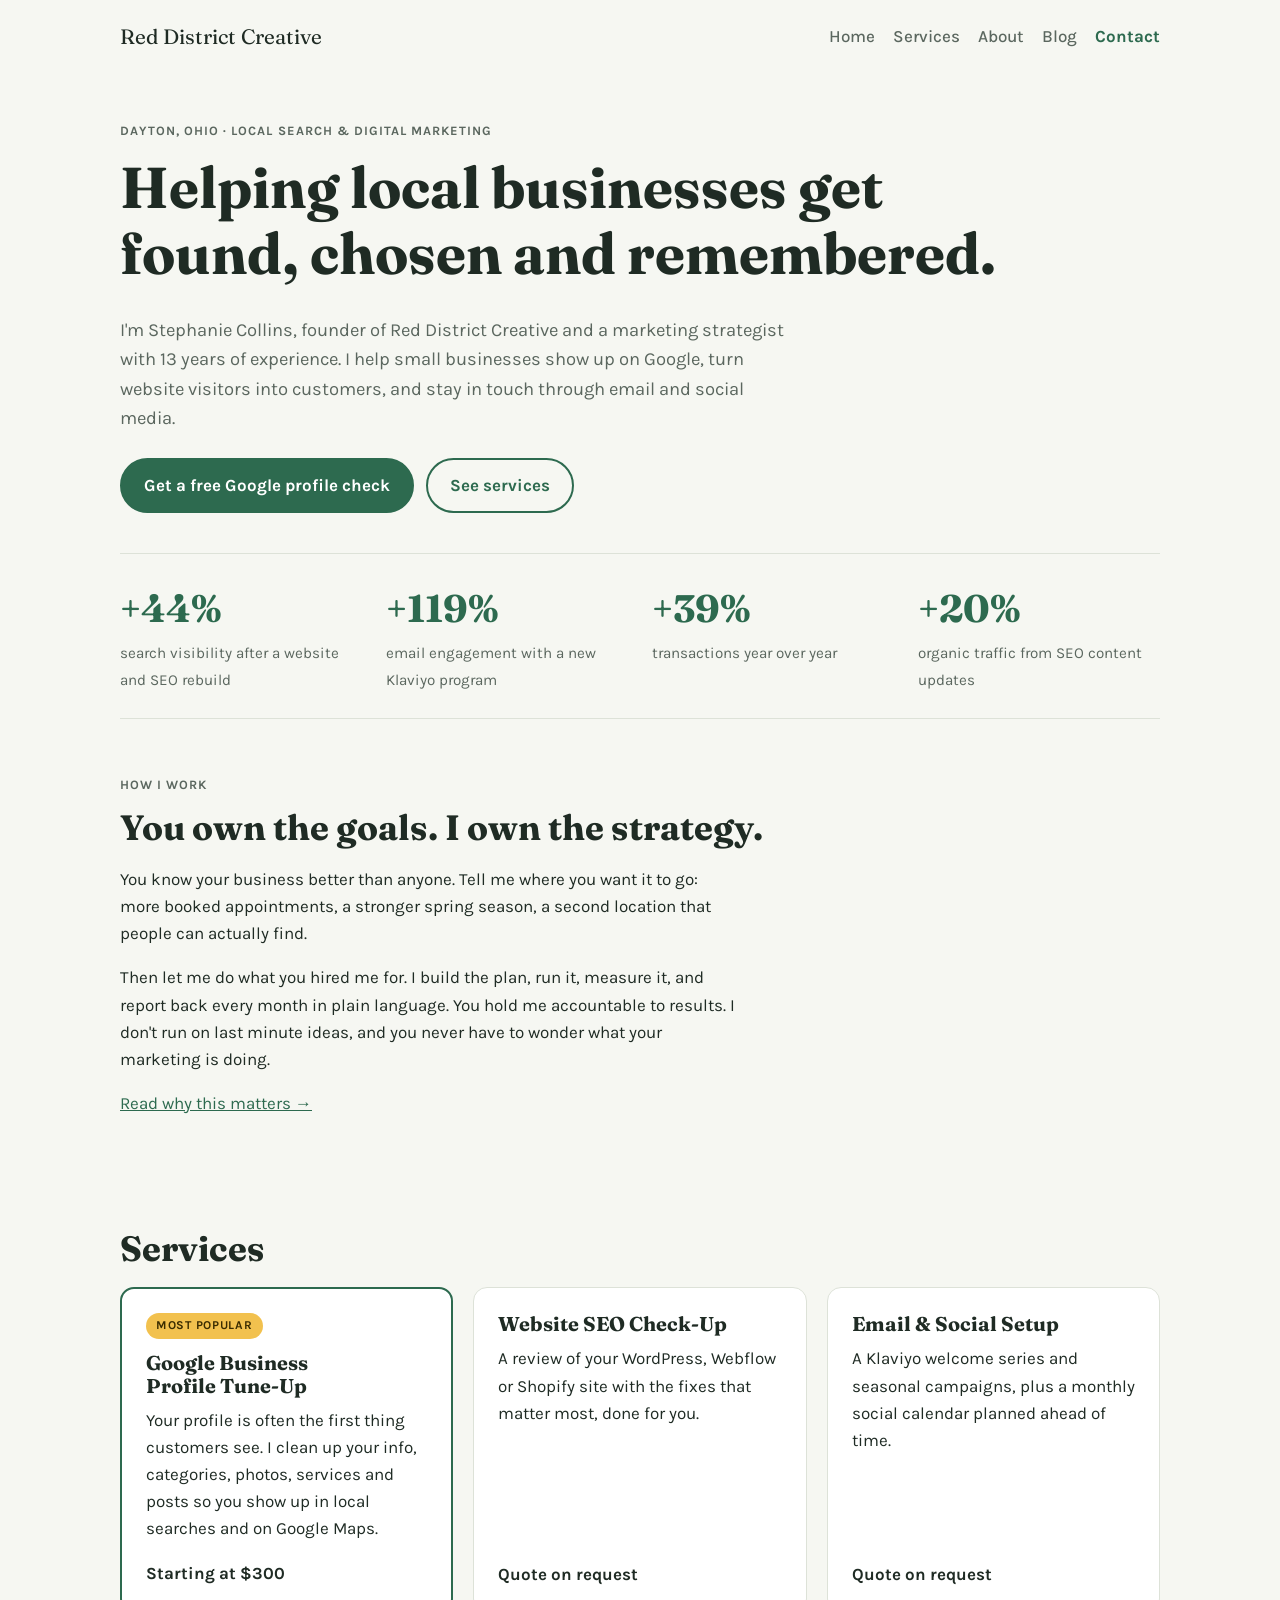
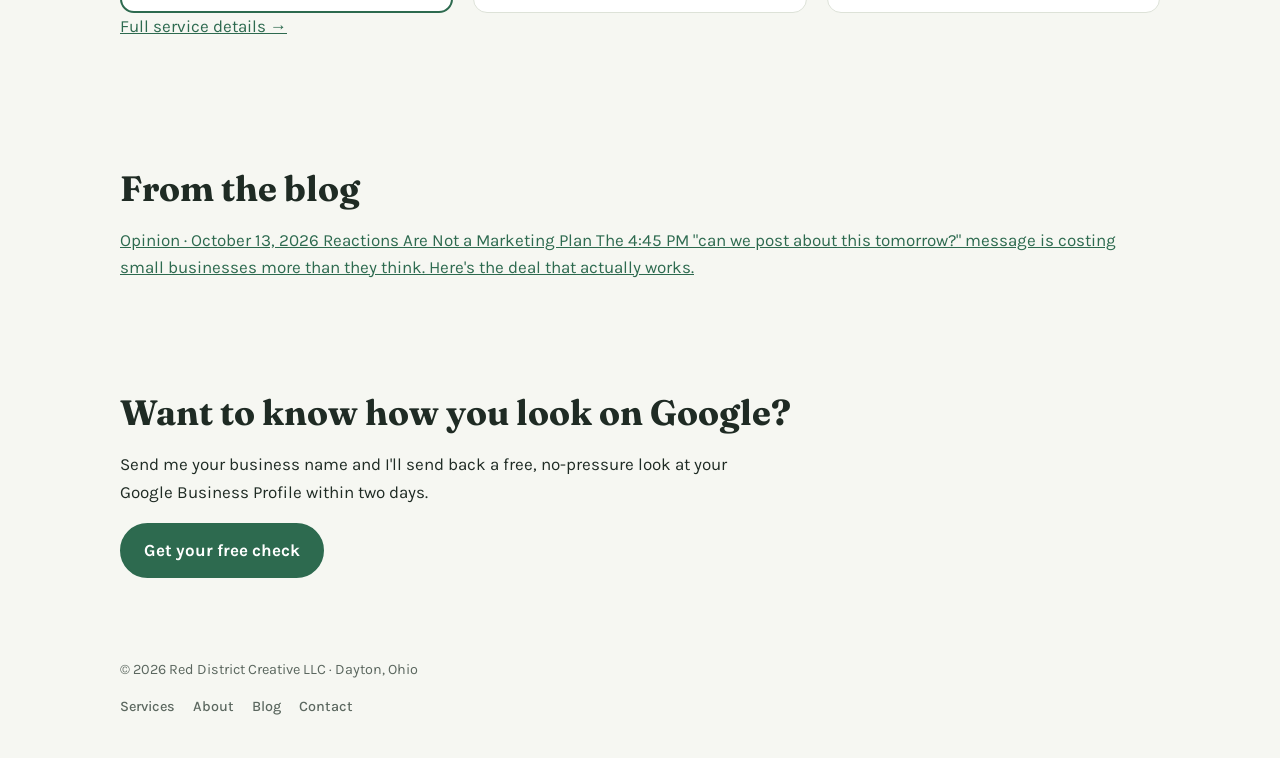
==== index.html @ ed926c8b "Add files via upload" ====
<!doctype html>
<html lang="en">
<head>
  <meta charset="utf-8">
  <meta name="viewport" content="width=device-width, initial-scale=1">
  <title>Red District Creative | Local Search &amp; Digital Marketing, Dayton OH</title>
  <meta name="description" content="Red District Creative is a Dayton marketing studio helping local businesses get found on Google. Google Business Profile, website SEO, email marketing and social media.">
  <link rel="canonical" href="https://scollins7100.github.io/RedDistrictCreative/">
  <link rel="preconnect" href="https://fonts.googleapis.com">
  <link rel="preconnect" href="https://fonts.gstatic.com" crossorigin>
  <link rel="stylesheet" href="https://fonts.googleapis.com/css2?family=Fraunces:opsz,wght@9..144,600&family=Karla:wght@400;500;700&display=swap">
  <link rel="stylesheet" href="styles.css">
  <!-- Schema markup: tells Google who the business is -->
  <script type="application/ld+json">
  {
    "@context": "https://schema.org",
    "@type": "ProfessionalService",
    "name": "Red District Creative",
    "legalName": "Red District Creative LLC",
    "url": "https://scollins7100.github.io/RedDistrictCreative/",
    "description": "Local search, website SEO, email and social media marketing for small businesses.",
    "founder": {
      "@type": "Person",
      "name": "Stephanie Collins",
      "jobTitle": "Founder and Marketing Strategist",
      "alumniOf": ["The Ohio State University", "Miami University"]
    },
    "areaServed": { "@type": "City", "name": "Dayton, Ohio" },
    "email": "scollins7100@gmail.com"
  }
  </script>
</head>
<body>
  <!-- HEADER: the same block is copied onto every page. aria-current marks the page you're on. -->
  <header class="site-header">
    <a class="brand" href="./">Red District Creative</a>
    <nav aria-label="Main">
      <a href="./" aria-current="page">Home</a>
      <a href="services.html">Services</a>
      <a href="about.html">About</a>
      <a href="blog/">Blog</a>
      <a class="nav-cta" href="contact.html">Contact</a>
    </nav>
  </header>

  <main>
    <section class="hero">
      <p class="eyebrow">Dayton, Ohio · Local search &amp; digital marketing</p>
      <h1>Helping local businesses get found, chosen and remembered.</h1>
      <p class="lede">I'm Stephanie Collins, founder of Red District Creative and a marketing strategist with 13 years of experience. I help small businesses show up on Google, turn website visitors into customers, and stay in touch through email and social media.</p>
      <div class="hero-actions">
        <a class="button" href="contact.html">Get a free Google profile check</a>
        <a class="button button-quiet" href="services.html">See services</a>
      </div>
    </section>

    <section class="results" aria-labelledby="results-title">
      <h2 id="results-title" class="visually-hidden">Results</h2>
      <ul class="stats">
        <li><strong>+44%</strong><span>search visibility after a website and SEO rebuild</span></li>
        <li><strong>+119%</strong><span>email engagement with a new Klaviyo program</span></li>
        <li><strong>+39%</strong><span>transactions year over year</span></li>
        <li><strong>+20%</strong><span>organic traffic from SEO content updates</span></li>
      </ul>
    </section>

    <!-- HOW I WORK: sets expectations before anyone hires you -->
    <section class="section split" aria-labelledby="how-title">
      <div>
        <p class="eyebrow">How I work</p>
        <h2 id="how-title">You own the goals. I own the strategy.</h2>
      </div>
      <div>
        <p>You know your business better than anyone. Tell me where you want it to go: more booked appointments, a stronger spring season, a second location that people can actually find.</p>
        <p>Then let me do what you hired me for. I build the plan, run it, measure it, and report back every month in plain language. You hold me accountable to results. I don't run on last minute ideas, and you never have to wonder what your marketing is doing.</p>
        <a href="blog/reactions-are-not-a-marketing-plan.html">Read why this matters →</a>
      </div>
    </section>

    <section class="section" aria-labelledby="services-title">
      <h2 id="services-title">Services</h2>
      <div class="cards">
        <article class="card featured">
          <p class="tag">Most popular</p>
          <h3>Google Business Profile Tune-Up</h3>
          <p>Your profile is often the first thing customers see. I clean up your info, categories, photos, services and posts so you show up in local searches and on Google Maps.</p>
          <p class="price">Starting at $300</p>
        </article>
        <article class="card">
          <h3>Website SEO Check-Up</h3>
          <p>A review of your WordPress, Webflow or Shopify site with the fixes that matter most, done for you.</p>
          <p class="price">Quote on request</p>
        </article>
        <article class="card">
          <h3>Email &amp; Social Setup</h3>
          <p>A Klaviyo welcome series and seasonal campaigns, plus a monthly social calendar planned ahead of time.</p>
          <p class="price">Quote on request</p>
        </article>
      </div>
      <p class="more"><a href="services.html">Full service details →</a></p>
    </section>

    <!-- LATEST POST: update this when you publish a new one -->
    <section class="section" aria-labelledby="blog-title">
      <h2 id="blog-title">From the blog</h2>
      <a class="post-card" href="blog/reactions-are-not-a-marketing-plan.html">
        <span class="post-meta">Opinion · October 13, 2026</span>
        <span class="post-title">Reactions Are Not a Marketing Plan</span>
        <span class="post-excerpt">The 4:45 PM "can we post about this tomorrow?" message is costing small businesses more than they think. Here's the deal that actually works.</span>
      </a>
    </section>

    <section class="section contact-band" aria-labelledby="cta-title">
      <h2 id="cta-title">Want to know how you look on Google?</h2>
      <p>Send me your business name and I'll send back a free, no-pressure look at your Google Business Profile within two days.</p>
      <a class="button" href="contact.html">Get your free check</a>
    </section>
  </main>

  <footer class="site-footer">
    <p>© 2026 Red District Creative LLC · Dayton, Ohio</p>
    <nav aria-label="Footer"><a href="services.html">Services</a> <a href="about.html">About</a> <a href="blog/">Blog</a> <a href="contact.html">Contact</a></nav>
  </footer>
</body>
</html>
---- styles.css ----
/* ============================================================
   COLORS AND FONTS
   Change a value here and it updates everywhere on the site.
   ============================================================ */
:root {
  --bg: #f6f7f2;          /* page background */
  --surface: #ffffff;     /* cards */
  --ink: #1f2b24;         /* main text */
  --muted: #5b675f;       /* softer text */
  --line: #dde2d8;        /* borders */
  --accent: #2d6a4f;      /* buttons and highlights: a deep "Google Maps pin" green */
  --accent-ink: #ffffff;  /* text on buttons */
  --highlight: #f2c14e;   /* small pops of warmth */

  --font-display: "Fraunces", Georgia, serif;
  --font-body: "Karla", "Helvetica Neue", Arial, sans-serif;
}

/* Dark mode: used when someone's phone or computer is set to dark */
@media (prefers-color-scheme: dark) {
  :root {
    --bg: #121814;
    --surface: #1b231e;
    --ink: #e8ede6;
    --muted: #a3afa6;
    --line: #2c3830;
    --accent: #6fc39a;
    --accent-ink: #0f1a14;
    color-scheme: dark;
  }
}

/* ============================================================
   BASICS
   ============================================================ */
* { box-sizing: border-box; }

html { scroll-behavior: smooth; }

body {
  margin: 0;
  background: var(--bg);
  color: var(--ink);
  font: 17px/1.6 var(--font-body);
}

h1, h2, h3 {
  font-family: var(--font-display);
  line-height: 1.15;
  text-wrap: balance;
  margin: 0 0 0.5em;
}
h1 { font-size: clamp(2.2rem, 6vw, 3.6rem); }
h2 { font-size: clamp(1.6rem, 4vw, 2.2rem); }
h3 { font-size: 1.25rem; }

p { margin: 0 0 1em; max-width: 62ch; }

a { color: var(--accent); }
a:focus-visible, .button:focus-visible { outline: 3px solid var(--highlight); outline-offset: 3px; }

/* Hides text visually but keeps it for screen readers and search engines */
.visually-hidden {
  position: absolute; width: 1px; height: 1px; overflow: hidden;
  clip: rect(0 0 0 0); white-space: nowrap;
}

/* Every section shares the same max width and side padding */
.site-header, main > section, .site-footer {
  max-width: 1080px;
  margin-inline: auto;
  padding-inline: 20px;
}

/* ============================================================
   HEADER
   ============================================================ */
.site-header {
  display: flex;
  justify-content: space-between;
  align-items: center;
  flex-wrap: wrap;
  gap: 12px;
  padding-block: 20px;
}
.brand {
  font-family: var(--font-display);
  font-size: 1.3rem;
  color: var(--ink);
  text-decoration: none;
}
nav { display: flex; gap: 18px; flex-wrap: wrap; }
nav a { color: var(--muted); text-decoration: none; font-weight: 500; }
nav a:hover { color: var(--ink); }
nav .nav-cta { color: var(--accent); font-weight: 700; }

/* ============================================================
   BUTTONS
   ============================================================ */
.button {
  display: inline-block;
  background: var(--accent);
  color: var(--accent-ink);
  padding: 12px 22px;
  border-radius: 999px;
  font-weight: 700;
  text-decoration: none;
  border: 2px solid var(--accent);
}
.button:hover { filter: brightness(1.1); }
.button-quiet { background: transparent; color: var(--accent); }

/* ============================================================
   HERO
   ============================================================ */
.hero { padding-block: 48px 40px; }
.eyebrow {
  text-transform: uppercase;
  letter-spacing: 0.08em;
  font-size: 0.8rem;
  font-weight: 700;
  color: var(--muted);
}
.lede { font-size: 1.15rem; color: var(--muted); }
.hero-actions { display: flex; flex-wrap: wrap; gap: 12px; margin-top: 24px; }

/* ============================================================
   RESULTS STRIP
   ============================================================ */
.stats {
  list-style: none;
  margin: 0;
  padding: 24px 0;
  display: grid;
  grid-template-columns: repeat(auto-fit, minmax(200px, 1fr));
  gap: 24px;
  border-block: 1px solid var(--line);
}
.stats strong {
  display: block;
  font-family: var(--font-display);
  font-size: 2.4rem;
  color: var(--accent);
  font-variant-numeric: tabular-nums;
}
.stats span { color: var(--muted); font-size: 0.95rem; }

/* ============================================================
   SECTIONS AND SERVICE CARDS
   ============================================================ */
.section { padding-block: 56px; }

.cards {
  display: grid;
  grid-template-columns: repeat(auto-fit, minmax(260px, 1fr));
  gap: 20px;
}
.card {
  background: var(--surface);
  border: 1px solid var(--line);
  border-radius: 14px;
  padding: 24px;
  display: flex;
  flex-direction: column;
}
.card.featured { border: 2px solid var(--accent); }
.card .price { margin-top: auto; margin-bottom: 0; font-weight: 700; }
.tag {
  align-self: flex-start;
  background: var(--highlight);
  color: #3a2c00;
  font-size: 0.75rem;
  font-weight: 700;
  text-transform: uppercase;
  letter-spacing: 0.06em;
  padding: 3px 10px;
  border-radius: 999px;
}

/* ============================================================
   ABOUT
   ============================================================ */
.about {
  display: grid;
  grid-template-columns: 2fr 1fr;
  gap: 40px;
  align-items: start;
}
.tools {
  list-style: none;
  padding: 0;
  margin: 0;
  display: flex;
  flex-wrap: wrap;
  gap: 8px;
}
.tools li {
  border: 1px solid var(--line);
  border-radius: 999px;
  padding: 4px 12px;
  font-size: 0.9rem;
  background: var(--surface);
}

/* ============================================================
   CONTACT AND FOOTER
   ============================================================ */
.contact {
  background: var(--surface);
  border: 1px solid var(--line);
  border-radius: 18px;
  margin-bottom: 48px;
  padding: 40px 28px;
}
.site-footer {
  color: var(--muted);
  font-size: 0.9rem;
  padding-block: 24px 40px;
}

/* ============================================================
   PHONES: stack the About section into one column
   ============================================================ */
@media (max-width: 720px) {
  .about { grid-template-columns: 1fr; }
  .hero { padding-block: 32px; }
}

/* Respect people who prefer less motion */
@media (prefers-reduced-motion: reduce) {
  html { scroll-behavior: auto; }
}
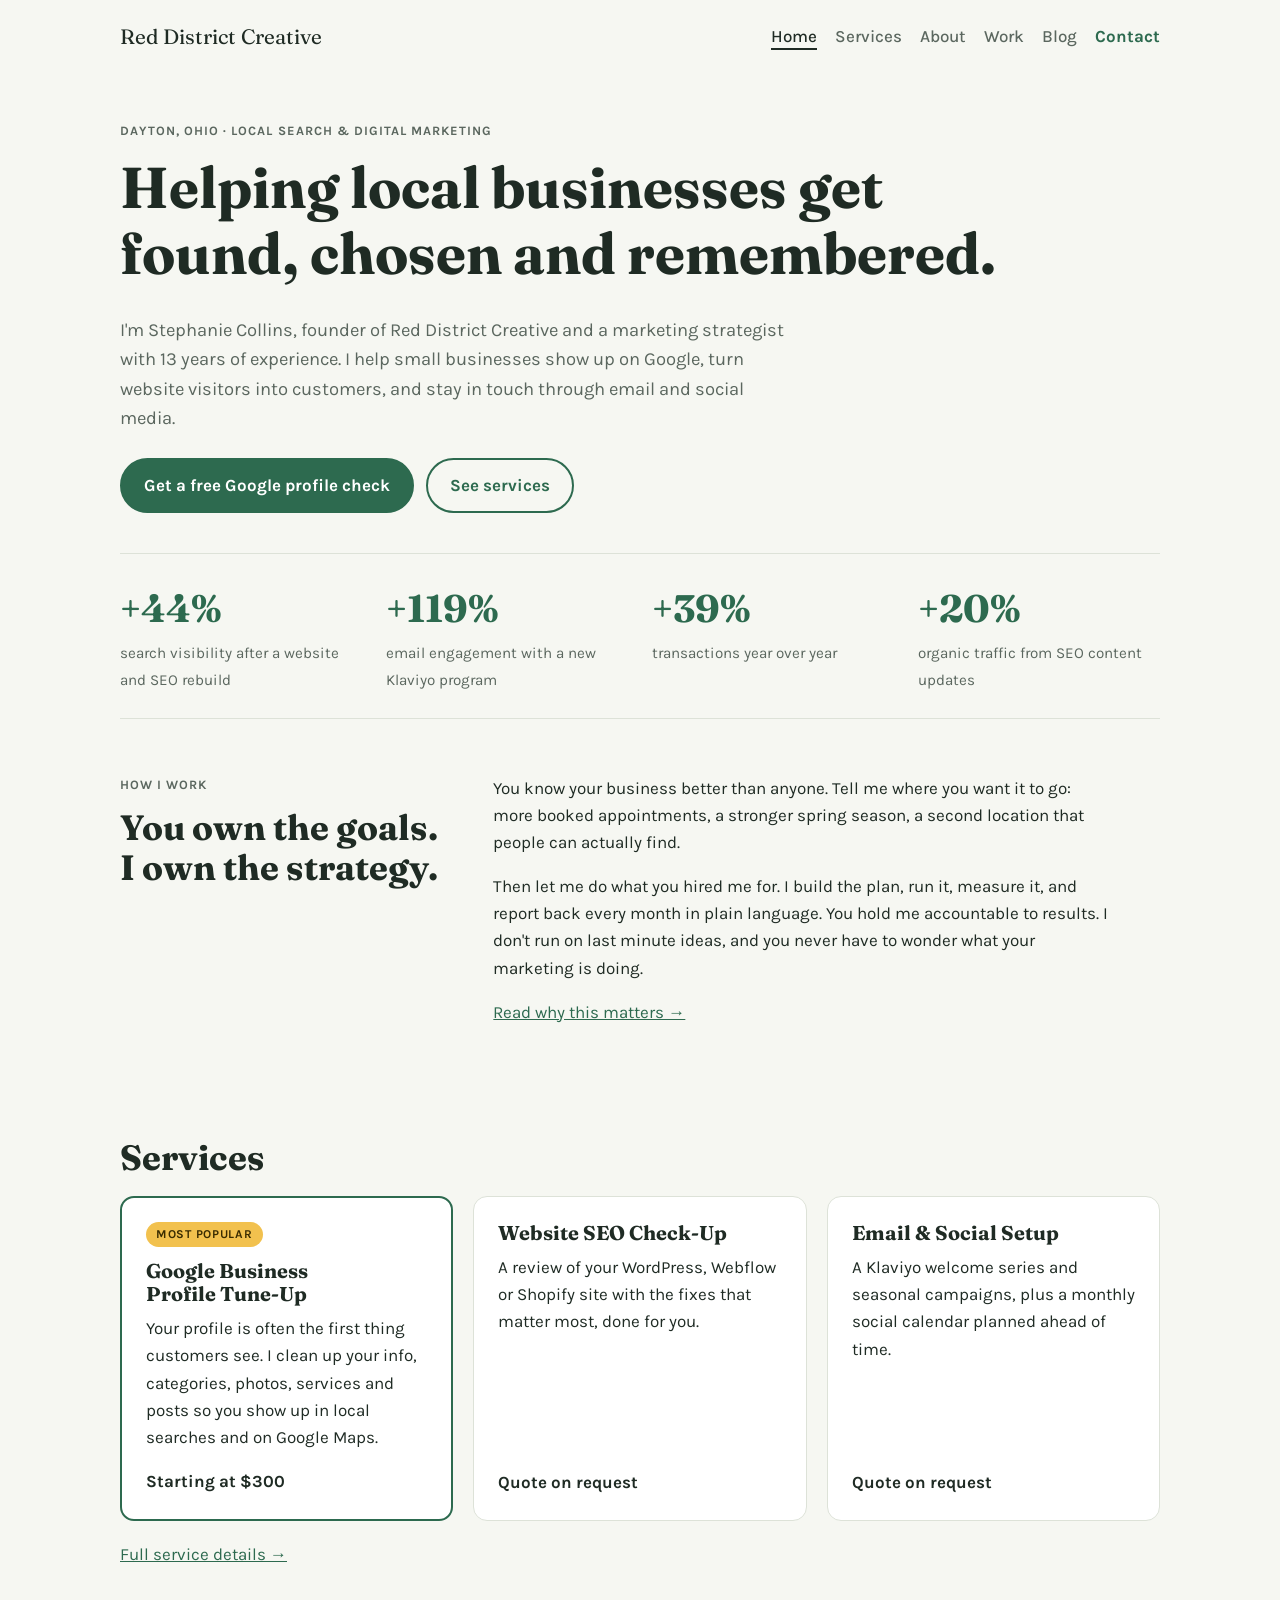
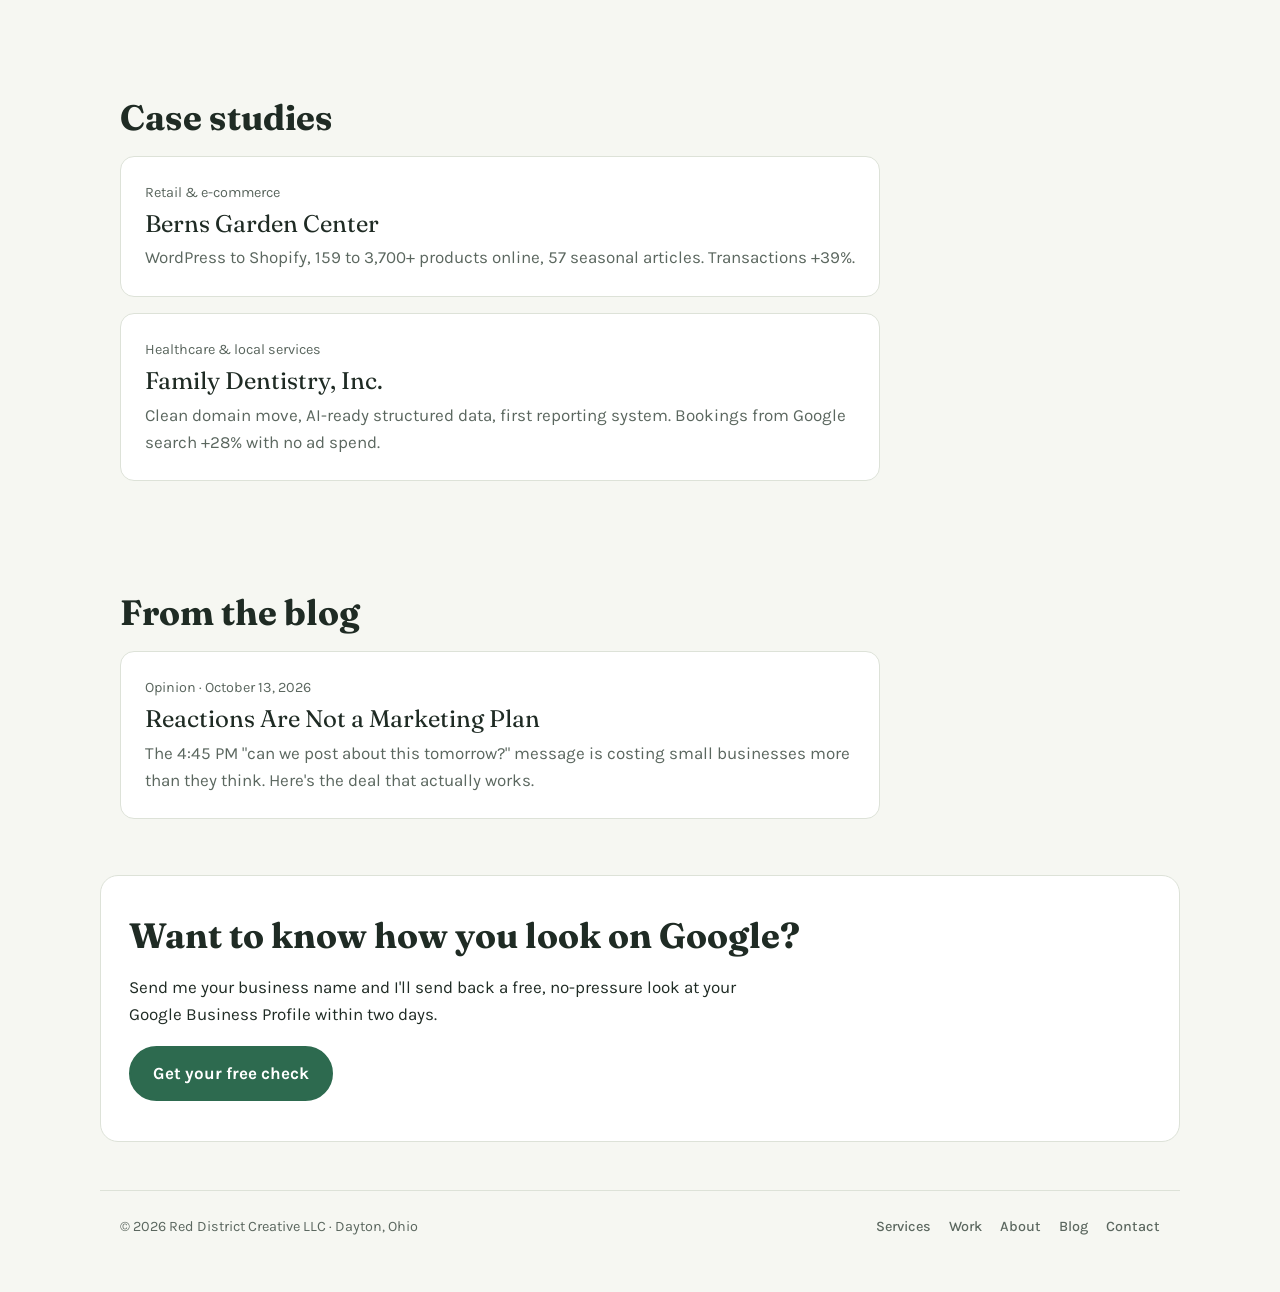
==== commit cf138113: "Add files via upload" ====
--- a/index.html
+++ b/index.html
@@ -38,6 +38,7 @@
       <a href="./" aria-current="page">Home</a>
       <a href="services.html">Services</a>
       <a href="about.html">About</a>
+      <a href="work/">Work</a>
       <a href="blog/">Blog</a>
       <a class="nav-cta" href="contact.html">Contact</a>
     </nav>
@@ -100,6 +101,23 @@
       <p class="more"><a href="services.html">Full service details →</a></p>
     </section>
 
+    <!-- CASE STUDIES -->
+    <section class="section" aria-labelledby="work-title">
+      <h2 id="work-title">Case studies</h2>
+      <div class="post-list">
+        <a class="post-card" href="work/berns-garden-center.html">
+          <span class="post-meta">Retail &amp; e-commerce</span>
+          <span class="post-title">Berns Garden Center</span>
+          <span class="post-excerpt">WordPress to Shopify, 159 to 3,700+ products online, 57 seasonal articles. Transactions +39%.</span>
+        </a>
+        <a class="post-card" href="work/family-dentistry-inc.html">
+          <span class="post-meta">Healthcare &amp; local services</span>
+          <span class="post-title">Family Dentistry, Inc.</span>
+          <span class="post-excerpt">Clean domain move, AI-ready structured data, first reporting system. Bookings from Google search +28% with no ad spend.</span>
+        </a>
+      </div>
+    </section>
+
     <!-- LATEST POST: update this when you publish a new one -->
     <section class="section" aria-labelledby="blog-title">
       <h2 id="blog-title">From the blog</h2>
@@ -119,7 +137,7 @@
 
   <footer class="site-footer">
     <p>© 2026 Red District Creative LLC · Dayton, Ohio</p>
-    <nav aria-label="Footer"><a href="services.html">Services</a> <a href="about.html">About</a> <a href="blog/">Blog</a> <a href="contact.html">Contact</a></nav>
+    <nav aria-label="Footer"><a href="services.html">Services</a> <a href="work/">Work</a> <a href="about.html">About</a> <a href="blog/">Blog</a> <a href="contact.html">Contact</a></nav>
   </footer>
 </body>
 </html>
--- a/styles.css
+++ b/styles.css
@@ -230,3 +230,208 @@
 @media (prefers-reduced-motion: reduce) {
   html { scroll-behavior: auto; }
 }
+
+/* ============================================================
+   MULTI-PAGE ADDITIONS
+   ============================================================ */
+
+/* Highlights the current page in the menu */
+nav a[aria-current="page"] { color: var(--ink); text-decoration: underline; text-underline-offset: 6px; text-decoration-thickness: 2px; }
+nav .nav-cta[aria-current="page"] { color: var(--accent); }
+
+/* Intro block at the top of inner pages */
+.page-intro { padding-block: 48px 8px; }
+
+/* Two columns: a heading on the left, text on the right. Stacks on phones. */
+.split {
+  display: grid;
+  grid-template-columns: minmax(0, 1fr) minmax(0, 2fr);
+  gap: 40px;
+  align-items: start;
+}
+.split > * { min-width: 0; }
+
+.more { margin-top: 20px; }
+
+/* Call-to-action band near the bottom of pages */
+.contact-band {
+  background: var(--surface);
+  border: 1px solid var(--line);
+  border-radius: 18px;
+  margin-bottom: 48px;
+  padding: 40px 28px;
+}
+
+/* Service detail rows */
+.service-detail {
+  display: grid;
+  grid-template-columns: minmax(0, 1fr) minmax(0, 2fr);
+  gap: 40px;
+  border-top: 1px solid var(--line);
+}
+.service-detail .price { font-weight: 700; color: var(--accent); }
+
+/* Checkmark lists */
+.checklist { list-style: none; padding: 0; margin: 0; display: grid; gap: 10px; }
+.checklist li { padding-left: 30px; position: relative; }
+.checklist li::before {
+  content: ""; position: absolute; left: 4px; top: 4px;
+  width: 7px; height: 13px;
+  border: solid var(--accent); border-width: 0 3px 3px 0;
+  transform: rotate(45deg);
+}
+
+/* Numbered process steps */
+.steps {
+  list-style: none; padding: 0; margin: 0;
+  counter-reset: step;
+  display: grid;
+  grid-template-columns: repeat(auto-fit, minmax(180px, 1fr));
+  gap: 20px;
+}
+.steps li { counter-increment: step; border-top: 3px solid var(--accent); padding-top: 14px; }
+.steps li::before {
+  content: counter(step);
+  display: block;
+  font-family: var(--font-display);
+  font-size: 1.6rem;
+  color: var(--accent);
+}
+.steps strong { display: block; font-size: 1.1rem; }
+.steps span { color: var(--muted); }
+
+/* Experience timeline */
+.timeline { list-style: none; padding: 0; margin: 0; display: grid; gap: 24px; }
+.timeline li { display: grid; grid-template-columns: 140px minmax(0, 1fr); gap: 20px; }
+.timeline .when { color: var(--muted); font-variant-numeric: tabular-nums; font-weight: 500; }
+.timeline p { color: var(--muted); margin: 4px 0 0; }
+
+/* Blog post cards */
+.post-list { display: grid; gap: 16px; }
+.post-card {
+  display: grid;
+  gap: 6px;
+  background: var(--surface);
+  border: 1px solid var(--line);
+  border-radius: 14px;
+  padding: 24px;
+  text-decoration: none;
+  color: var(--ink);
+  max-width: 760px;
+}
+.post-card:hover { border-color: var(--accent); }
+.post-meta { color: var(--muted); font-size: 0.9rem; }
+.post-title { font-family: var(--font-display); font-size: 1.5rem; line-height: 1.2; }
+.post-excerpt { color: var(--muted); }
+
+/* A single blog post: narrow column for comfortable reading */
+.post { max-width: 720px; margin-inline: auto; padding-inline: 20px; padding-block: 48px; }
+.post-header { margin-bottom: 32px; }
+.post-header .eyebrow a { color: inherit; }
+.prose { font-size: 1.1rem; }
+.prose h2 { margin-top: 1.8em; font-size: 1.6rem; }
+.prose ul, .prose ol { padding-left: 1.3em; display: grid; gap: 8px; margin: 0 0 1em; }
+.pull {
+  font-family: var(--font-display);
+  font-size: 1.6rem;
+  line-height: 1.3;
+  border-left: 4px solid var(--highlight);
+  padding-left: 18px;
+}
+.author-box {
+  margin-top: 48px;
+  padding: 24px;
+  background: var(--surface);
+  border: 1px solid var(--line);
+  border-radius: 14px;
+}
+
+.big-link { font-size: 1.3rem; font-weight: 700; overflow-wrap: anywhere; }
+
+.site-footer { display: flex; justify-content: space-between; flex-wrap: wrap; gap: 12px; border-top: 1px solid var(--line); }
+.site-footer nav a { color: var(--muted); }
+
+@media (max-width: 720px) {
+  .split, .service-detail { grid-template-columns: 1fr; gap: 16px; }
+  .timeline li { grid-template-columns: 1fr; gap: 4px; }
+}
+
+/* ============================================================
+   CASE STUDIES
+   ============================================================ */
+.post.case { max-width: 860px; }
+.post.case .prose { max-width: 720px; }
+
+/* Quick facts row */
+.facts { display: grid; grid-template-columns: repeat(auto-fit, minmax(170px, 1fr)); gap: 12px; margin: 0 0 24px; }
+.facts div { background: var(--surface); border: 1px solid var(--line); border-radius: 12px; padding: 12px 14px; }
+.facts dt { font-size: 0.75rem; text-transform: uppercase; letter-spacing: 0.08em; color: var(--muted); font-weight: 700; }
+.facts dd { margin: 4px 0 0; font-weight: 500; }
+.post.case .stats { margin-bottom: 32px; }
+
+/* "How it connects" flow diagram */
+.flow {
+  margin: 24px 0 32px;
+  display: flex;
+  flex-wrap: wrap;
+  align-items: stretch;
+  gap: 8px;
+}
+.flow-step {
+  flex: 1 1 140px;
+  background: var(--surface);
+  border: 1px solid var(--line);
+  border-radius: 12px;
+  padding: 14px;
+  display: grid;
+  gap: 4px;
+  align-content: start;
+}
+.flow-step b { font-family: var(--font-display); font-size: 1.05rem; }
+.flow-step span { font-size: 0.9rem; color: var(--muted); }
+.flow-step.accent { border: 2px solid var(--accent); }
+.flow-arrow { align-self: center; font-size: 1.4rem; color: var(--accent); font-weight: 700; }
+
+/* Data tables */
+.scroll { overflow-x: auto; margin: 16px 0; }
+table.data {
+  width: 100%;
+  min-width: 600px;
+  border-collapse: collapse;
+  background: var(--surface);
+  border: 1px solid var(--line);
+  font-size: 0.95rem;
+  font-variant-numeric: tabular-nums;
+}
+table.data th, table.data td { padding: 10px 12px; text-align: left; vertical-align: top; border-bottom: 1px solid var(--line); }
+table.data th { font-size: 0.8rem; color: var(--muted); background: var(--bg); }
+.src { font-size: 0.85rem; color: var(--muted); }
+
+/* Up / down chips */
+.chip { display: inline-block; font-size: 0.8rem; font-weight: 700; border-radius: 999px; padding: 2px 9px; white-space: nowrap; }
+.chip.up { color: #1f6b43; background: #dff0e5; }
+.chip.down { color: #9a3d12; background: #f8e3d8; }
+.chip.flat { color: var(--muted); background: var(--line); }
+@media (prefers-color-scheme: dark) {
+  .chip.up { color: #8fd6aa; background: #1d3527; }
+  .chip.down { color: #f2a47c; background: #3a2418; }
+}
+
+/* Simple bar chart built from CSS */
+.chart-figure { margin: 24px 0; background: var(--surface); border: 1px solid var(--line); border-radius: 14px; padding: 18px; }
+.chart-figure figcaption { display: grid; gap: 2px; margin-bottom: 14px; }
+.chart-figure figcaption span { font-size: 0.85rem; color: var(--muted); }
+.bars { display: grid; grid-template-columns: repeat(8, minmax(0, 1fr)); gap: 8px; align-items: end; height: 200px; }
+.bars div { display: grid; grid-template-rows: auto 1fr auto; align-items: end; justify-items: center; height: 100%; gap: 4px; }
+.bars i { display: block; width: 70%; max-width: 44px; height: calc(var(--v) / 12 * 140px); background: var(--accent); border-radius: 4px 4px 0 0; }
+.bars .after i { background: var(--line); }
+.bars span { font-weight: 700; font-size: 0.85rem; font-variant-numeric: tabular-nums; }
+.bars em { font-style: normal; font-size: 0.75rem; color: var(--muted); white-space: nowrap; }
+.legend-line { margin: 12px 0 0; font-size: 0.85rem; color: var(--muted); display: flex; gap: 8px; align-items: center; flex-wrap: wrap; }
+.key { display: inline-block; width: 12px; height: 12px; border-radius: 3px; background: var(--accent); }
+.key.after { background: var(--line); margin-left: 10px; }
+
+@media (max-width: 720px) {
+  .flow-arrow { display: none; }
+  .bars em { font-size: 0.65rem; }
+}
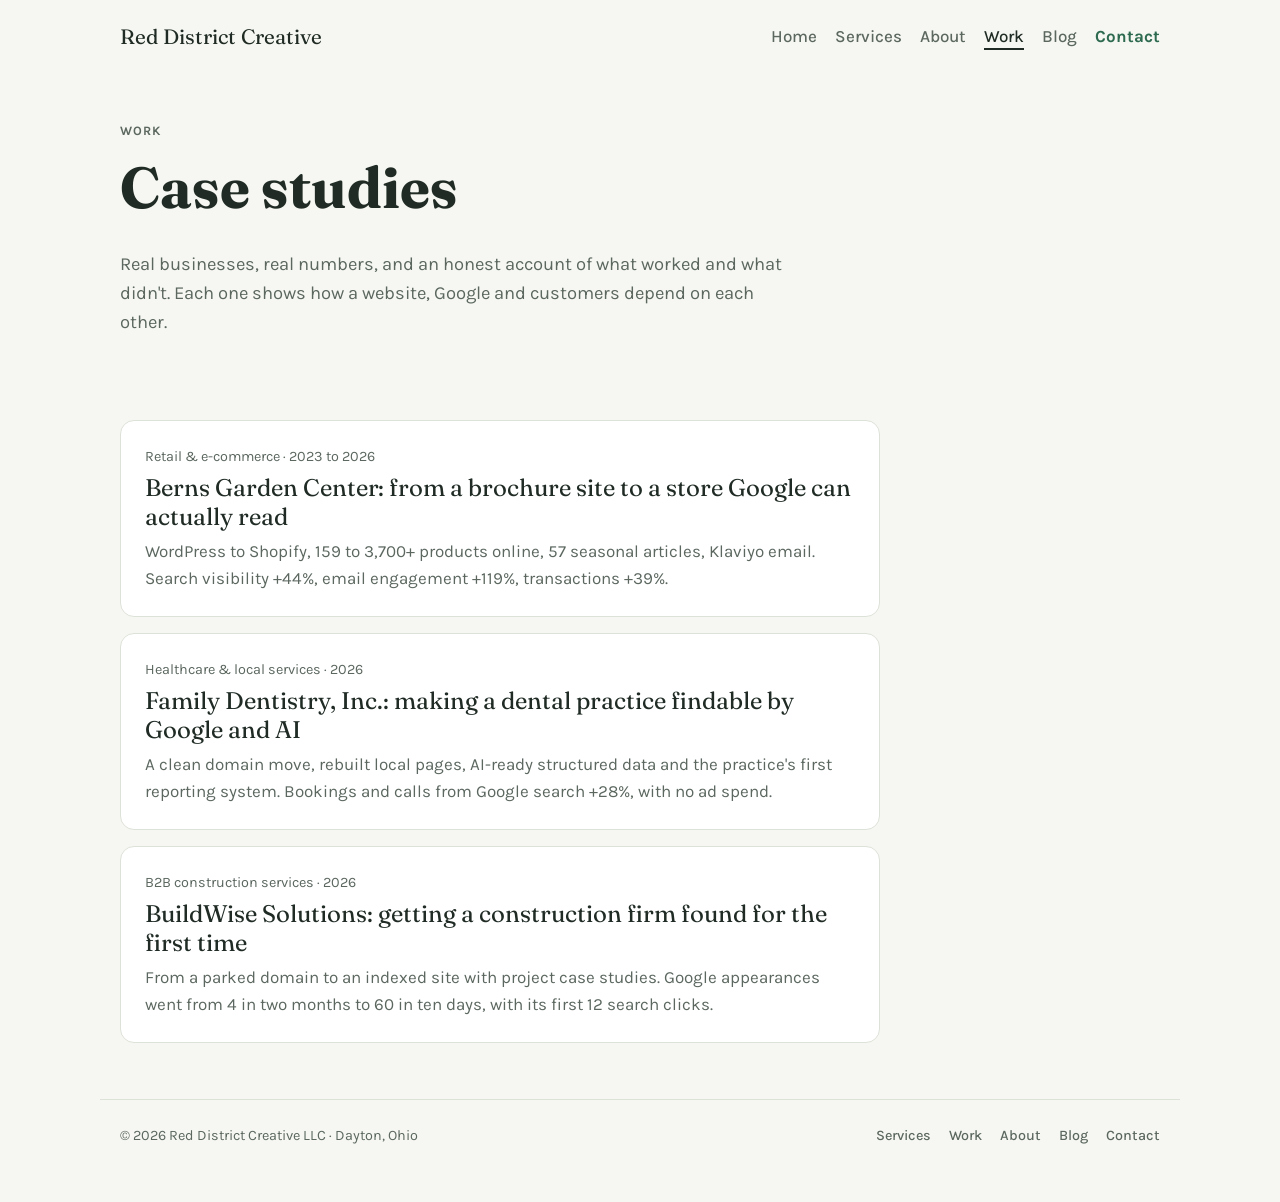
==== commit 120cc04a: "Add files via upload" ====
--- a/index.html
+++ b/index.html
@@ -3,141 +3,56 @@
 <head>
   <meta charset="utf-8">
   <meta name="viewport" content="width=device-width, initial-scale=1">
-  <title>Red District Creative | Local Search &amp; Digital Marketing, Dayton OH</title>
-  <meta name="description" content="Red District Creative is a Dayton marketing studio helping local businesses get found on Google. Google Business Profile, website SEO, email marketing and social media.">
-  <link rel="canonical" href="https://scollins7100.github.io/RedDistrictCreative/">
+  <title>Work | Red District Creative</title>
+  <meta name="description" content="Case studies from Red District Creative: how a garden center and a dental practice rebuilt their websites, search presence and AI readiness.">
+  <link rel="canonical" href="https://scollins7100.github.io/RedDistrictCreative/work/">
   <link rel="preconnect" href="https://fonts.googleapis.com">
   <link rel="preconnect" href="https://fonts.gstatic.com" crossorigin>
   <link rel="stylesheet" href="https://fonts.googleapis.com/css2?family=Fraunces:opsz,wght@9..144,600&family=Karla:wght@400;500;700&display=swap">
-  <link rel="stylesheet" href="styles.css">
-  <!-- Schema markup: tells Google who the business is -->
-  <script type="application/ld+json">
-  {
-    "@context": "https://schema.org",
-    "@type": "ProfessionalService",
-    "name": "Red District Creative",
-    "legalName": "Red District Creative LLC",
-    "url": "https://scollins7100.github.io/RedDistrictCreative/",
-    "description": "Local search, website SEO, email and social media marketing for small businesses.",
-    "founder": {
-      "@type": "Person",
-      "name": "Stephanie Collins",
-      "jobTitle": "Founder and Marketing Strategist",
-      "alumniOf": ["The Ohio State University", "Miami University"]
-    },
-    "areaServed": { "@type": "City", "name": "Dayton, Ohio" },
-    "email": "scollins7100@gmail.com"
-  }
-  </script>
+  <link rel="stylesheet" href="../styles.css">
 </head>
 <body>
-  <!-- HEADER: the same block is copied onto every page. aria-current marks the page you're on. -->
   <header class="site-header">
-    <a class="brand" href="./">Red District Creative</a>
+    <a class="brand" href="../">Red District Creative</a>
     <nav aria-label="Main">
-      <a href="./" aria-current="page">Home</a>
-      <a href="services.html">Services</a>
-      <a href="about.html">About</a>
-      <a href="work/">Work</a>
-      <a href="blog/">Blog</a>
-      <a class="nav-cta" href="contact.html">Contact</a>
+      <a href="../">Home</a>
+      <a href="../services.html">Services</a>
+      <a href="../about.html">About</a>
+      <a href="./" aria-current="page">Work</a>
+      <a href="../blog/">Blog</a>
+      <a class="nav-cta" href="../contact.html">Contact</a>
     </nav>
   </header>
 
   <main>
-    <section class="hero">
-      <p class="eyebrow">Dayton, Ohio · Local search &amp; digital marketing</p>
-      <h1>Helping local businesses get found, chosen and remembered.</h1>
-      <p class="lede">I'm Stephanie Collins, founder of Red District Creative and a marketing strategist with 13 years of experience. I help small businesses show up on Google, turn website visitors into customers, and stay in touch through email and social media.</p>
-      <div class="hero-actions">
-        <a class="button" href="contact.html">Get a free Google profile check</a>
-        <a class="button button-quiet" href="services.html">See services</a>
-      </div>
+    <section class="page-intro">
+      <p class="eyebrow">Work</p>
+      <h1>Case studies</h1>
+      <p class="lede">Real businesses, real numbers, and an honest account of what worked and what didn't. Each one shows how a website, Google and customers depend on each other.</p>
     </section>
 
-    <section class="results" aria-labelledby="results-title">
-      <h2 id="results-title" class="visually-hidden">Results</h2>
-      <ul class="stats">
-        <li><strong>+44%</strong><span>search visibility after a website and SEO rebuild</span></li>
-        <li><strong>+119%</strong><span>email engagement with a new Klaviyo program</span></li>
-        <li><strong>+39%</strong><span>transactions year over year</span></li>
-        <li><strong>+20%</strong><span>organic traffic from SEO content updates</span></li>
-      </ul>
-    </section>
-
-    <!-- HOW I WORK: sets expectations before anyone hires you -->
-    <section class="section split" aria-labelledby="how-title">
-      <div>
-        <p class="eyebrow">How I work</p>
-        <h2 id="how-title">You own the goals. I own the strategy.</h2>
-      </div>
-      <div>
-        <p>You know your business better than anyone. Tell me where you want it to go: more booked appointments, a stronger spring season, a second location that people can actually find.</p>
-        <p>Then let me do what you hired me for. I build the plan, run it, measure it, and report back every month in plain language. You hold me accountable to results. I don't run on last minute ideas, and you never have to wonder what your marketing is doing.</p>
-        <a href="blog/reactions-are-not-a-marketing-plan.html">Read why this matters →</a>
-      </div>
-    </section>
-
-    <section class="section" aria-labelledby="services-title">
-      <h2 id="services-title">Services</h2>
-      <div class="cards">
-        <article class="card featured">
-          <p class="tag">Most popular</p>
-          <h3>Google Business Profile Tune-Up</h3>
-          <p>Your profile is often the first thing customers see. I clean up your info, categories, photos, services and posts so you show up in local searches and on Google Maps.</p>
-          <p class="price">Starting at $300</p>
-        </article>
-        <article class="card">
-          <h3>Website SEO Check-Up</h3>
-          <p>A review of your WordPress, Webflow or Shopify site with the fixes that matter most, done for you.</p>
-          <p class="price">Quote on request</p>
-        </article>
-        <article class="card">
-          <h3>Email &amp; Social Setup</h3>
-          <p>A Klaviyo welcome series and seasonal campaigns, plus a monthly social calendar planned ahead of time.</p>
-          <p class="price">Quote on request</p>
-        </article>
-      </div>
-      <p class="more"><a href="services.html">Full service details →</a></p>
-    </section>
-
-    <!-- CASE STUDIES -->
-    <section class="section" aria-labelledby="work-title">
-      <h2 id="work-title">Case studies</h2>
-      <div class="post-list">
-        <a class="post-card" href="work/berns-garden-center.html">
-          <span class="post-meta">Retail &amp; e-commerce</span>
-          <span class="post-title">Berns Garden Center</span>
-          <span class="post-excerpt">WordPress to Shopify, 159 to 3,700+ products online, 57 seasonal articles. Transactions +39%.</span>
-        </a>
-        <a class="post-card" href="work/family-dentistry-inc.html">
-          <span class="post-meta">Healthcare &amp; local services</span>
-          <span class="post-title">Family Dentistry, Inc.</span>
-          <span class="post-excerpt">Clean domain move, AI-ready structured data, first reporting system. Bookings from Google search +28% with no ad spend.</span>
-        </a>
-      </div>
-    </section>
-
-    <!-- LATEST POST: update this when you publish a new one -->
-    <section class="section" aria-labelledby="blog-title">
-      <h2 id="blog-title">From the blog</h2>
-      <a class="post-card" href="blog/reactions-are-not-a-marketing-plan.html">
-        <span class="post-meta">Opinion · October 13, 2026</span>
-        <span class="post-title">Reactions Are Not a Marketing Plan</span>
-        <span class="post-excerpt">The 4:45 PM "can we post about this tomorrow?" message is costing small businesses more than they think. Here's the deal that actually works.</span>
+    <section class="section post-list" aria-label="Case studies">
+      <a class="post-card" href="berns-garden-center.html">
+        <span class="post-meta">Retail &amp; e-commerce · 2023 to 2026</span>
+        <span class="post-title">Berns Garden Center: from a brochure site to a store Google can actually read</span>
+        <span class="post-excerpt">WordPress to Shopify, 159 to 3,700+ products online, 57 seasonal articles, Klaviyo email. Search visibility +44%, email engagement +119%, transactions +39%.</span>
       </a>
-    </section>
-
-    <section class="section contact-band" aria-labelledby="cta-title">
-      <h2 id="cta-title">Want to know how you look on Google?</h2>
-      <p>Send me your business name and I'll send back a free, no-pressure look at your Google Business Profile within two days.</p>
-      <a class="button" href="contact.html">Get your free check</a>
+      <a class="post-card" href="family-dentistry-inc.html">
+        <span class="post-meta">Healthcare &amp; local services · 2026</span>
+        <span class="post-title">Family Dentistry, Inc.: making a dental practice findable by Google and AI</span>
+        <span class="post-excerpt">A clean domain move, rebuilt local pages, AI-ready structured data and the practice's first reporting system. Bookings and calls from Google search +28%, with no ad spend.</span>
+      </a>
+      <a class="post-card" href="buildwise-solutions.html">
+        <span class="post-meta">B2B construction services · 2026</span>
+        <span class="post-title">BuildWise Solutions: getting a construction firm found for the first time</span>
+        <span class="post-excerpt">From a parked domain to an indexed site with project case studies. Google appearances went from 4 in two months to 60 in ten days, with its first 12 search clicks.</span>
+      </a>
     </section>
   </main>
 
   <footer class="site-footer">
     <p>© 2026 Red District Creative LLC · Dayton, Ohio</p>
-    <nav aria-label="Footer"><a href="services.html">Services</a> <a href="work/">Work</a> <a href="about.html">About</a> <a href="blog/">Blog</a> <a href="contact.html">Contact</a></nav>
+    <nav aria-label="Footer"><a href="../services.html">Services</a> <a href="./">Work</a> <a href="../about.html">About</a> <a href="../blog/">Blog</a> <a href="../contact.html">Contact</a></nav>
   </footer>
 </body>
 </html>
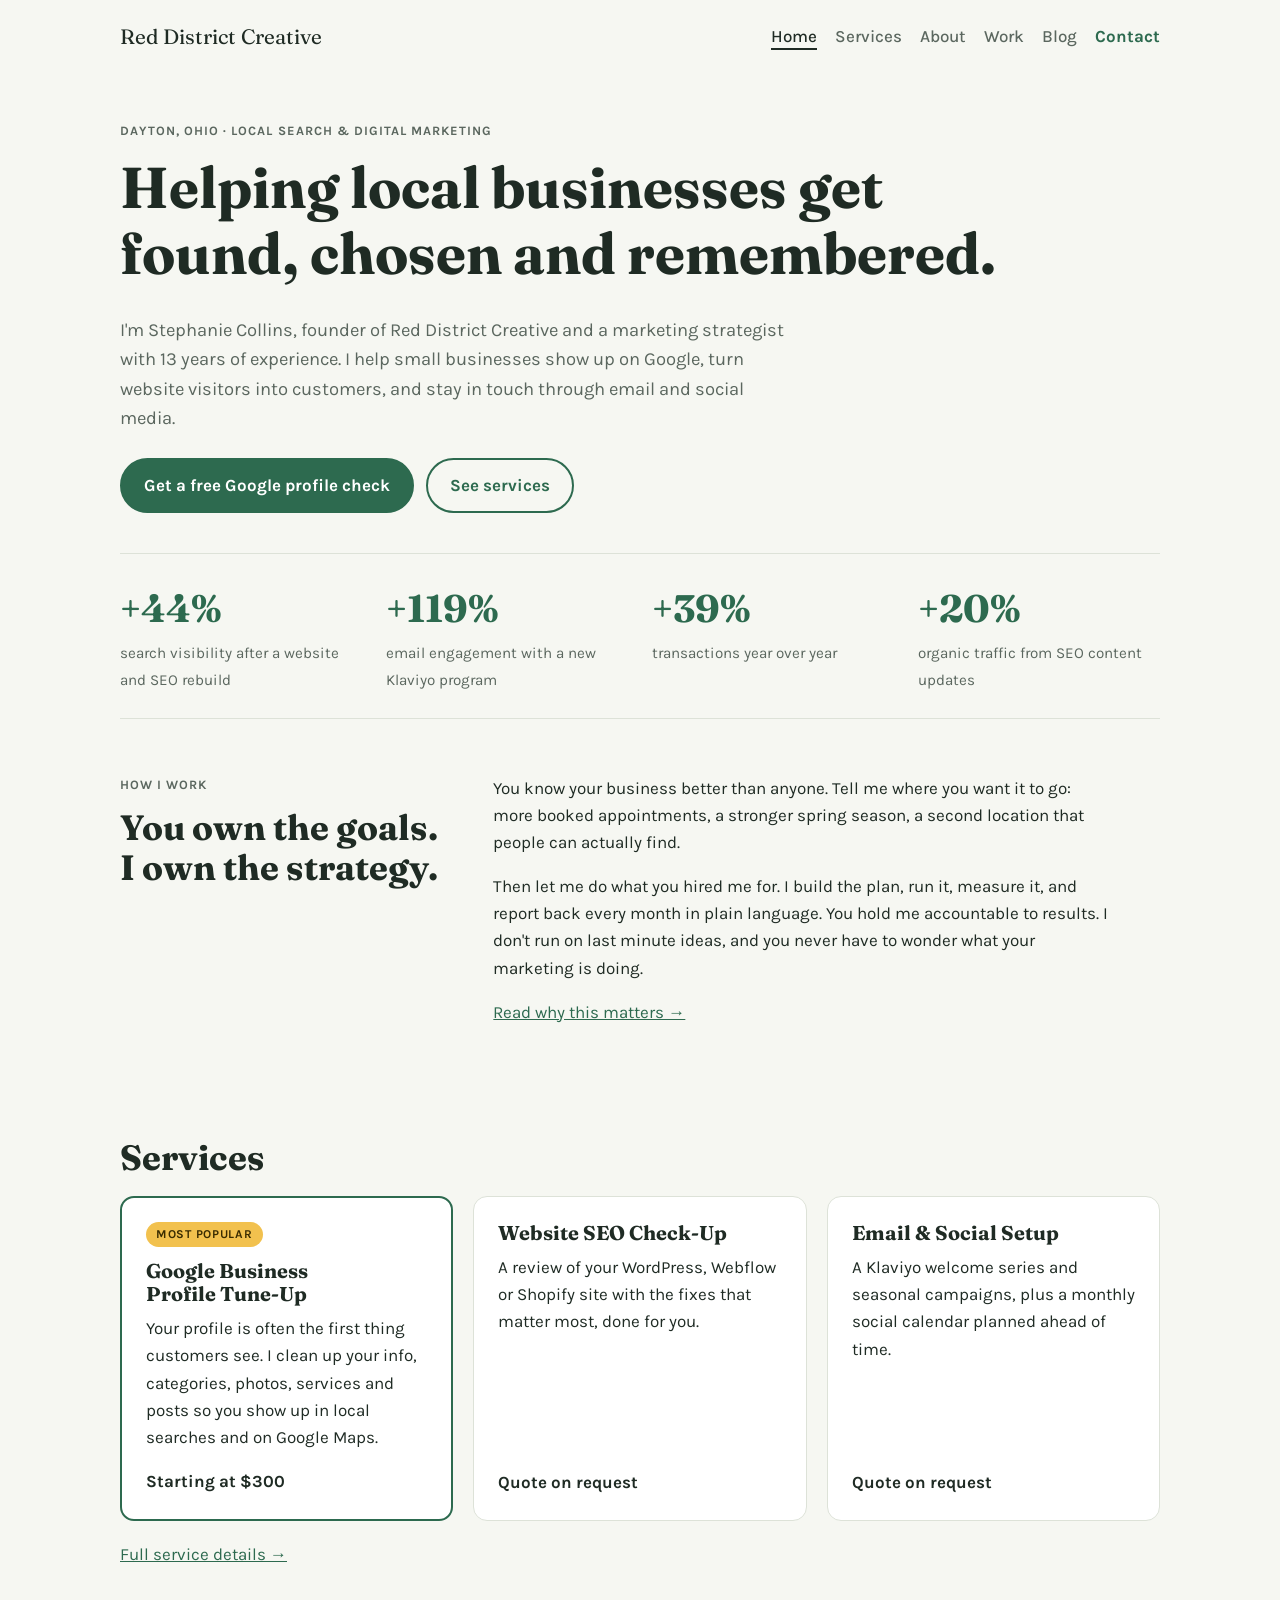
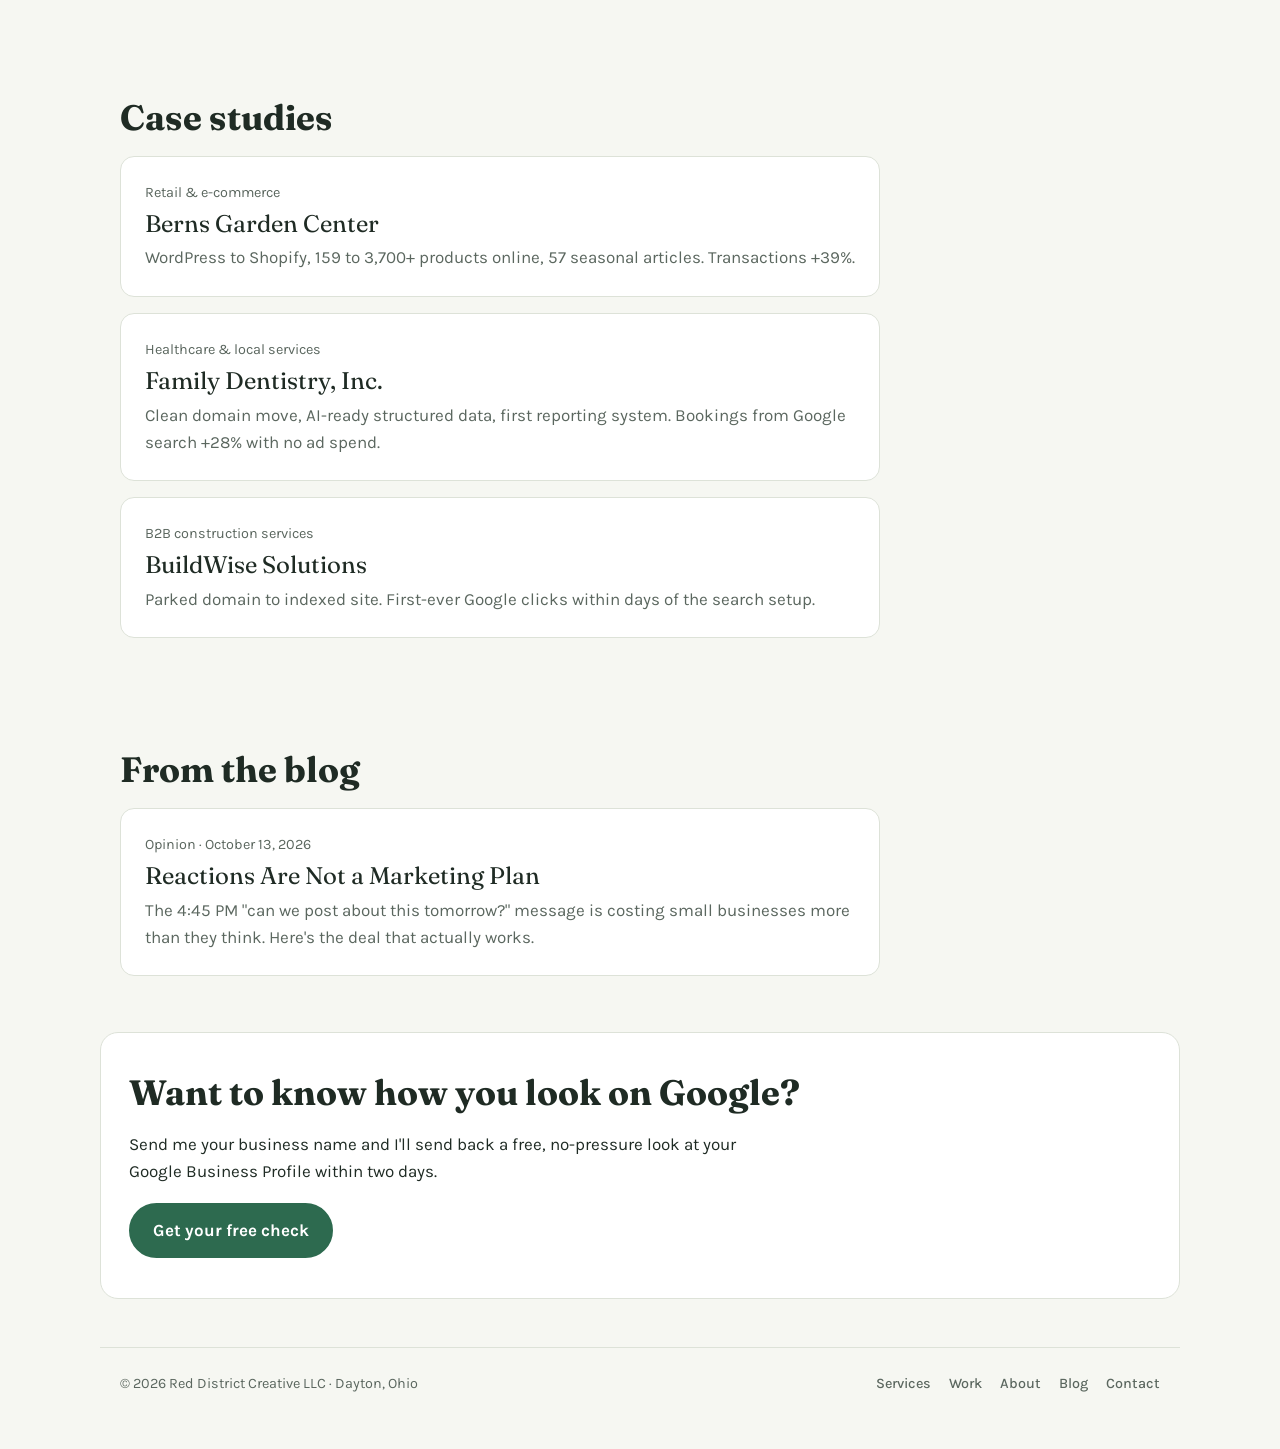
==== commit 4a7fd3f1: "Add files via upload" ====
--- a/index.html
+++ b/index.html
@@ -3,56 +3,146 @@
 <head>
   <meta charset="utf-8">
   <meta name="viewport" content="width=device-width, initial-scale=1">
-  <title>Work | Red District Creative</title>
-  <meta name="description" content="Case studies from Red District Creative: how a garden center and a dental practice rebuilt their websites, search presence and AI readiness.">
-  <link rel="canonical" href="https://scollins7100.github.io/RedDistrictCreative/work/">
+  <title>Red District Creative | Local Search &amp; Digital Marketing, Dayton OH</title>
+  <meta name="description" content="Red District Creative is a Dayton marketing studio helping local businesses get found on Google. Google Business Profile, website SEO, email marketing and social media.">
+  <link rel="canonical" href="https://scollins7100.github.io/RedDistrictCreative/">
   <link rel="preconnect" href="https://fonts.googleapis.com">
   <link rel="preconnect" href="https://fonts.gstatic.com" crossorigin>
   <link rel="stylesheet" href="https://fonts.googleapis.com/css2?family=Fraunces:opsz,wght@9..144,600&family=Karla:wght@400;500;700&display=swap">
-  <link rel="stylesheet" href="../styles.css">
+  <link rel="stylesheet" href="styles.css">
+  <!-- Schema markup: tells Google who the business is -->
+  <script type="application/ld+json">
+  {
+    "@context": "https://schema.org",
+    "@type": "ProfessionalService",
+    "name": "Red District Creative",
+    "legalName": "Red District Creative LLC",
+    "url": "https://scollins7100.github.io/RedDistrictCreative/",
+    "description": "Local search, website SEO, email and social media marketing for small businesses.",
+    "founder": {
+      "@type": "Person",
+      "name": "Stephanie Collins",
+      "jobTitle": "Founder and Marketing Strategist",
+      "alumniOf": ["The Ohio State University", "Miami University"]
+    },
+    "areaServed": { "@type": "City", "name": "Dayton, Ohio" },
+    "email": "scollins7100@gmail.com"
+  }
+  </script>
 </head>
 <body>
+  <!-- HEADER: the same block is copied onto every page. aria-current marks the page you're on. -->
   <header class="site-header">
-    <a class="brand" href="../">Red District Creative</a>
+    <a class="brand" href="./">Red District Creative</a>
     <nav aria-label="Main">
-      <a href="../">Home</a>
-      <a href="../services.html">Services</a>
-      <a href="../about.html">About</a>
-      <a href="./" aria-current="page">Work</a>
-      <a href="../blog/">Blog</a>
-      <a class="nav-cta" href="../contact.html">Contact</a>
+      <a href="./" aria-current="page">Home</a>
+      <a href="services.html">Services</a>
+      <a href="about.html">About</a>
+      <a href="work/">Work</a>
+      <a href="blog/">Blog</a>
+      <a class="nav-cta" href="contact.html">Contact</a>
     </nav>
   </header>
 
   <main>
-    <section class="page-intro">
-      <p class="eyebrow">Work</p>
-      <h1>Case studies</h1>
-      <p class="lede">Real businesses, real numbers, and an honest account of what worked and what didn't. Each one shows how a website, Google and customers depend on each other.</p>
+    <section class="hero">
+      <p class="eyebrow">Dayton, Ohio · Local search &amp; digital marketing</p>
+      <h1>Helping local businesses get found, chosen and remembered.</h1>
+      <p class="lede">I'm Stephanie Collins, founder of Red District Creative and a marketing strategist with 13 years of experience. I help small businesses show up on Google, turn website visitors into customers, and stay in touch through email and social media.</p>
+      <div class="hero-actions">
+        <a class="button" href="contact.html">Get a free Google profile check</a>
+        <a class="button button-quiet" href="services.html">See services</a>
+      </div>
     </section>
 
-    <section class="section post-list" aria-label="Case studies">
-      <a class="post-card" href="berns-garden-center.html">
-        <span class="post-meta">Retail &amp; e-commerce · 2023 to 2026</span>
-        <span class="post-title">Berns Garden Center: from a brochure site to a store Google can actually read</span>
-        <span class="post-excerpt">WordPress to Shopify, 159 to 3,700+ products online, 57 seasonal articles, Klaviyo email. Search visibility +44%, email engagement +119%, transactions +39%.</span>
+    <section class="results" aria-labelledby="results-title">
+      <h2 id="results-title" class="visually-hidden">Results</h2>
+      <ul class="stats">
+        <li><strong>+44%</strong><span>search visibility after a website and SEO rebuild</span></li>
+        <li><strong>+119%</strong><span>email engagement with a new Klaviyo program</span></li>
+        <li><strong>+39%</strong><span>transactions year over year</span></li>
+        <li><strong>+20%</strong><span>organic traffic from SEO content updates</span></li>
+      </ul>
+    </section>
+
+    <!-- HOW I WORK: sets expectations before anyone hires you -->
+    <section class="section split" aria-labelledby="how-title">
+      <div>
+        <p class="eyebrow">How I work</p>
+        <h2 id="how-title">You own the goals. I own the strategy.</h2>
+      </div>
+      <div>
+        <p>You know your business better than anyone. Tell me where you want it to go: more booked appointments, a stronger spring season, a second location that people can actually find.</p>
+        <p>Then let me do what you hired me for. I build the plan, run it, measure it, and report back every month in plain language. You hold me accountable to results. I don't run on last minute ideas, and you never have to wonder what your marketing is doing.</p>
+        <a href="blog/reactions-are-not-a-marketing-plan.html">Read why this matters →</a>
+      </div>
+    </section>
+
+    <section class="section" aria-labelledby="services-title">
+      <h2 id="services-title">Services</h2>
+      <div class="cards">
+        <article class="card featured">
+          <p class="tag">Most popular</p>
+          <h3>Google Business Profile Tune-Up</h3>
+          <p>Your profile is often the first thing customers see. I clean up your info, categories, photos, services and posts so you show up in local searches and on Google Maps.</p>
+          <p class="price">Starting at $300</p>
+        </article>
+        <article class="card">
+          <h3>Website SEO Check-Up</h3>
+          <p>A review of your WordPress, Webflow or Shopify site with the fixes that matter most, done for you.</p>
+          <p class="price">Quote on request</p>
+        </article>
+        <article class="card">
+          <h3>Email &amp; Social Setup</h3>
+          <p>A Klaviyo welcome series and seasonal campaigns, plus a monthly social calendar planned ahead of time.</p>
+          <p class="price">Quote on request</p>
+        </article>
+      </div>
+      <p class="more"><a href="services.html">Full service details →</a></p>
+    </section>
+
+    <!-- CASE STUDIES -->
+    <section class="section" aria-labelledby="work-title">
+      <h2 id="work-title">Case studies</h2>
+      <div class="post-list">
+        <a class="post-card" href="work/berns-garden-center.html">
+          <span class="post-meta">Retail &amp; e-commerce</span>
+          <span class="post-title">Berns Garden Center</span>
+          <span class="post-excerpt">WordPress to Shopify, 159 to 3,700+ products online, 57 seasonal articles. Transactions +39%.</span>
+        </a>
+        <a class="post-card" href="work/family-dentistry-inc.html">
+          <span class="post-meta">Healthcare &amp; local services</span>
+          <span class="post-title">Family Dentistry, Inc.</span>
+          <span class="post-excerpt">Clean domain move, AI-ready structured data, first reporting system. Bookings from Google search +28% with no ad spend.</span>
+        </a>
+        <a class="post-card" href="work/buildwise-solutions.html">
+          <span class="post-meta">B2B construction services</span>
+          <span class="post-title">BuildWise Solutions</span>
+          <span class="post-excerpt">Parked domain to indexed site. First-ever Google clicks within days of the search setup.</span>
+        </a>
+      </div>
+    </section>
+
+    <!-- LATEST POST: update this when you publish a new one -->
+    <section class="section" aria-labelledby="blog-title">
+      <h2 id="blog-title">From the blog</h2>
+      <a class="post-card" href="blog/reactions-are-not-a-marketing-plan.html">
+        <span class="post-meta">Opinion · October 13, 2026</span>
+        <span class="post-title">Reactions Are Not a Marketing Plan</span>
+        <span class="post-excerpt">The 4:45 PM "can we post about this tomorrow?" message is costing small businesses more than they think. Here's the deal that actually works.</span>
       </a>
-      <a class="post-card" href="family-dentistry-inc.html">
-        <span class="post-meta">Healthcare &amp; local services · 2026</span>
-        <span class="post-title">Family Dentistry, Inc.: making a dental practice findable by Google and AI</span>
-        <span class="post-excerpt">A clean domain move, rebuilt local pages, AI-ready structured data and the practice's first reporting system. Bookings and calls from Google search +28%, with no ad spend.</span>
-      </a>
-      <a class="post-card" href="buildwise-solutions.html">
-        <span class="post-meta">B2B construction services · 2026</span>
-        <span class="post-title">BuildWise Solutions: getting a construction firm found for the first time</span>
-        <span class="post-excerpt">From a parked domain to an indexed site with project case studies. Google appearances went from 4 in two months to 60 in ten days, with its first 12 search clicks.</span>
-      </a>
+    </section>
+
+    <section class="section contact-band" aria-labelledby="cta-title">
+      <h2 id="cta-title">Want to know how you look on Google?</h2>
+      <p>Send me your business name and I'll send back a free, no-pressure look at your Google Business Profile within two days.</p>
+      <a class="button" href="contact.html">Get your free check</a>
     </section>
   </main>
 
   <footer class="site-footer">
     <p>© 2026 Red District Creative LLC · Dayton, Ohio</p>
-    <nav aria-label="Footer"><a href="../services.html">Services</a> <a href="./">Work</a> <a href="../about.html">About</a> <a href="../blog/">Blog</a> <a href="../contact.html">Contact</a></nav>
+    <nav aria-label="Footer"><a href="services.html">Services</a> <a href="work/">Work</a> <a href="about.html">About</a> <a href="blog/">Blog</a> <a href="contact.html">Contact</a></nav>
   </footer>
 </body>
 </html>
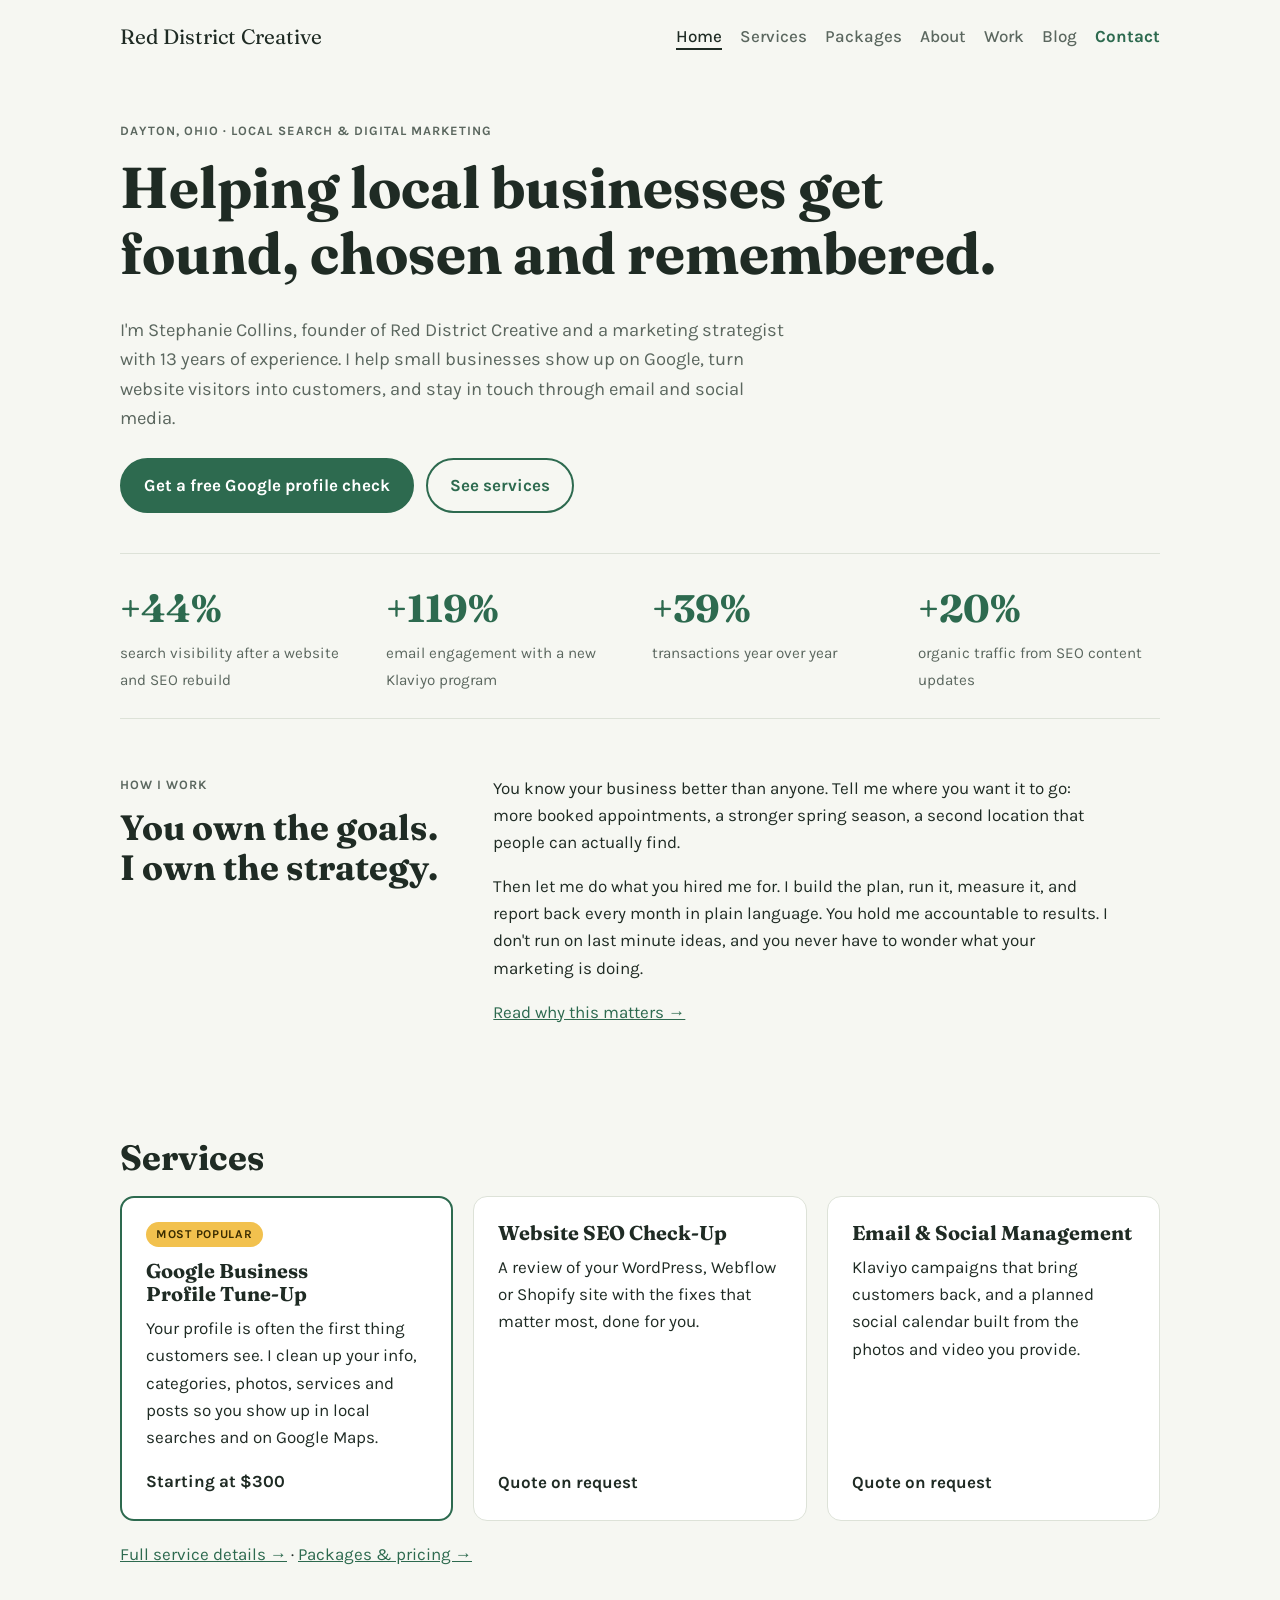
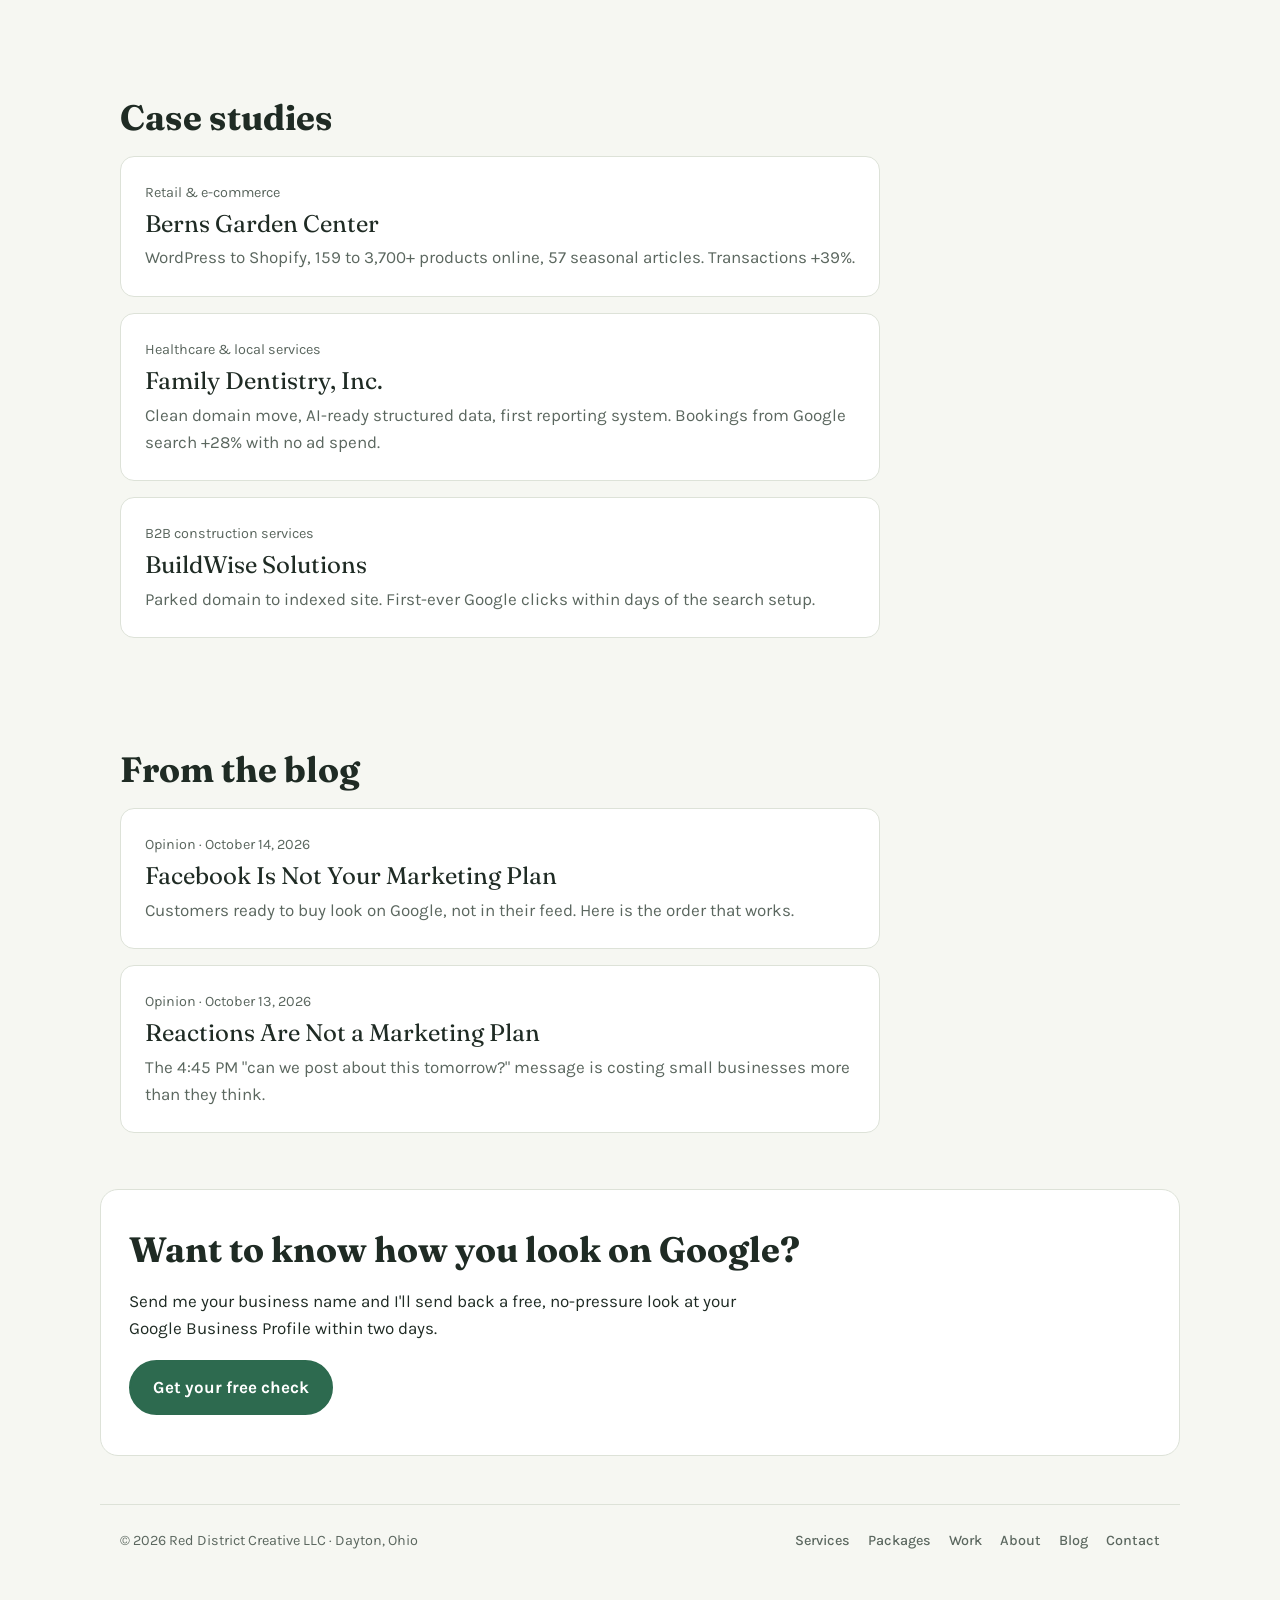
==== commit 9c8a76fe: "Add files via upload" ====
--- a/index.html
+++ b/index.html
@@ -3,9 +3,19 @@
 <head>
   <meta charset="utf-8">
   <meta name="viewport" content="width=device-width, initial-scale=1">
-  <title>Red District Creative | Local Search &amp; Digital Marketing, Dayton OH</title>
-  <meta name="description" content="Red District Creative is a Dayton marketing studio helping local businesses get found on Google. Google Business Profile, website SEO, email marketing and social media.">
+  <title>Red District Creative | Digital Marketing in Dayton, OH</title>
+  <meta name="description" content="Red District Creative is a Dayton digital marketing studio. Website SEO, Google Business Profile, AI search, email and social media for local businesses.">
   <link rel="canonical" href="https://scollins7100.github.io/RedDistrictCreative/">
+  <link rel="icon" href="assets/favicon.svg" type="image/svg+xml">
+  <!-- Social sharing: controls the preview card on Facebook, LinkedIn, texts and Slack -->
+  <meta property="og:type" content="website">
+  <meta property="og:site_name" content="Red District Creative">
+  <meta property="og:title" content="Red District Creative | Digital Marketing in Dayton, OH">
+  <meta property="og:description" content="Red District Creative is a Dayton digital marketing studio. Website SEO, Google Business Profile, AI search, email and social media for local businesses.">
+  <meta property="og:url" content="https://scollins7100.github.io/RedDistrictCreative/">
+  <meta property="og:image" content="https://scollins7100.github.io/RedDistrictCreative/assets/share.png">
+  <meta property="og:image:alt" content="Red District Creative: helping local businesses get found, chosen and remembered.">
+  <meta name="twitter:card" content="summary_large_image">
   <link rel="preconnect" href="https://fonts.googleapis.com">
   <link rel="preconnect" href="https://fonts.gstatic.com" crossorigin>
   <link rel="stylesheet" href="https://fonts.googleapis.com/css2?family=Fraunces:opsz,wght@9..144,600&family=Karla:wght@400;500;700&display=swap">
@@ -37,6 +47,7 @@
     <nav aria-label="Main">
       <a href="./" aria-current="page">Home</a>
       <a href="services.html">Services</a>
+      <a href="packages.html">Packages</a>
       <a href="about.html">About</a>
       <a href="work/">Work</a>
       <a href="blog/">Blog</a>
@@ -93,12 +104,12 @@
           <p class="price">Quote on request</p>
         </article>
         <article class="card">
-          <h3>Email &amp; Social Setup</h3>
-          <p>A Klaviyo welcome series and seasonal campaigns, plus a monthly social calendar planned ahead of time.</p>
+          <h3>Email &amp; Social Management</h3>
+          <p>Klaviyo campaigns that bring customers back, and a planned social calendar built from the photos and video you provide.</p>
           <p class="price">Quote on request</p>
         </article>
       </div>
-      <p class="more"><a href="services.html">Full service details →</a></p>
+      <p class="more"><a href="services.html">Full service details →</a> · <a href="packages.html">Packages &amp; pricing →</a></p>
     </section>
 
     <!-- CASE STUDIES -->
@@ -126,11 +137,18 @@
     <!-- LATEST POST: update this when you publish a new one -->
     <section class="section" aria-labelledby="blog-title">
       <h2 id="blog-title">From the blog</h2>
+      <div class="post-list">
+      <a class="post-card" href="blog/facebook-is-not-your-marketing-plan.html">
+        <span class="post-meta">Opinion · October 14, 2026</span>
+        <span class="post-title">Facebook Is Not Your Marketing Plan</span>
+        <span class="post-excerpt">Customers ready to buy look on Google, not in their feed. Here is the order that works.</span>
+      </a>
       <a class="post-card" href="blog/reactions-are-not-a-marketing-plan.html">
         <span class="post-meta">Opinion · October 13, 2026</span>
         <span class="post-title">Reactions Are Not a Marketing Plan</span>
-        <span class="post-excerpt">The 4:45 PM "can we post about this tomorrow?" message is costing small businesses more than they think. Here's the deal that actually works.</span>
+        <span class="post-excerpt">The 4:45 PM "can we post about this tomorrow?" message is costing small businesses more than they think.</span>
       </a>
+      </div>
     </section>
 
     <section class="section contact-band" aria-labelledby="cta-title">
@@ -142,7 +160,7 @@
 
   <footer class="site-footer">
     <p>© 2026 Red District Creative LLC · Dayton, Ohio</p>
-    <nav aria-label="Footer"><a href="services.html">Services</a> <a href="work/">Work</a> <a href="about.html">About</a> <a href="blog/">Blog</a> <a href="contact.html">Contact</a></nav>
+    <nav aria-label="Footer"><a href="services.html">Services</a> <a href="packages.html">Packages</a> <a href="work/">Work</a> <a href="about.html">About</a> <a href="blog/">Blog</a> <a href="contact.html">Contact</a></nav>
   </footer>
 </body>
 </html>
--- a/styles.css
+++ b/styles.css
@@ -435,3 +435,33 @@
   .flow-arrow { display: none; }
   .bars em { font-size: 0.65rem; }
 }
+
+/* Who does what: two side-by-side boxes */
+.roles { display: grid; grid-template-columns: repeat(auto-fit, minmax(260px, 1fr)); gap: 20px; }
+.role { background: var(--surface); border: 1px solid var(--line); border-radius: 14px; padding: 22px; }
+.role.mine { border: 2px solid var(--accent); }
+.role h3 { margin-bottom: 12px; }
+.note-line { margin-top: 16px; padding: 12px 14px; border-left: 4px solid var(--highlight); background: var(--surface); }
+
+/* ============================================================
+   PACKAGES: monthly plan tiers
+   ============================================================ */
+.tiers { display: grid; grid-template-columns: repeat(auto-fit, minmax(250px, 1fr)); gap: 20px; margin-top: 20px; align-items: stretch; }
+.tier { background: var(--surface); border: 1px solid var(--line); border-radius: 16px; padding: 24px; display: flex; flex-direction: column; gap: 10px; }
+.tier.featured { border: 2px solid var(--accent); }
+.tier h3 { margin: 0; font-size: 1.4rem; }
+.tier-price { font-family: var(--font-display); font-size: 2.4rem; margin: 0; color: var(--accent); font-variant-numeric: tabular-nums; }
+.tier-price span { font-family: var(--font-body); font-size: 1rem; color: var(--muted); }
+.tier-for { color: var(--muted); margin: 0 0 6px; }
+.tier .tag { margin: 0; }
+
+/* ============================================================
+   VALUES (About page): numbered list that grows over time
+   ============================================================ */
+.values-intro { color: var(--muted); }
+.values { list-style: none; counter-reset: value; padding: 0; margin: 24px 0 0; display: grid; gap: 18px; max-width: 760px; }
+.values li { counter-increment: value; position: relative; padding: 20px 22px 20px 72px; background: var(--surface); border: 1px solid var(--line); border-radius: 14px; }
+.values li::before { content: counter(value, decimal-leading-zero); position: absolute; left: 22px; top: 18px; font-family: var(--font-display); font-size: 1.6rem; color: var(--accent); }
+.values h3 { margin: 0 0 6px; }
+.values p { margin: 0 0 8px; }
+.values .values-credit { font-size: 0.9rem; color: var(--muted); font-style: italic; margin: 0; }
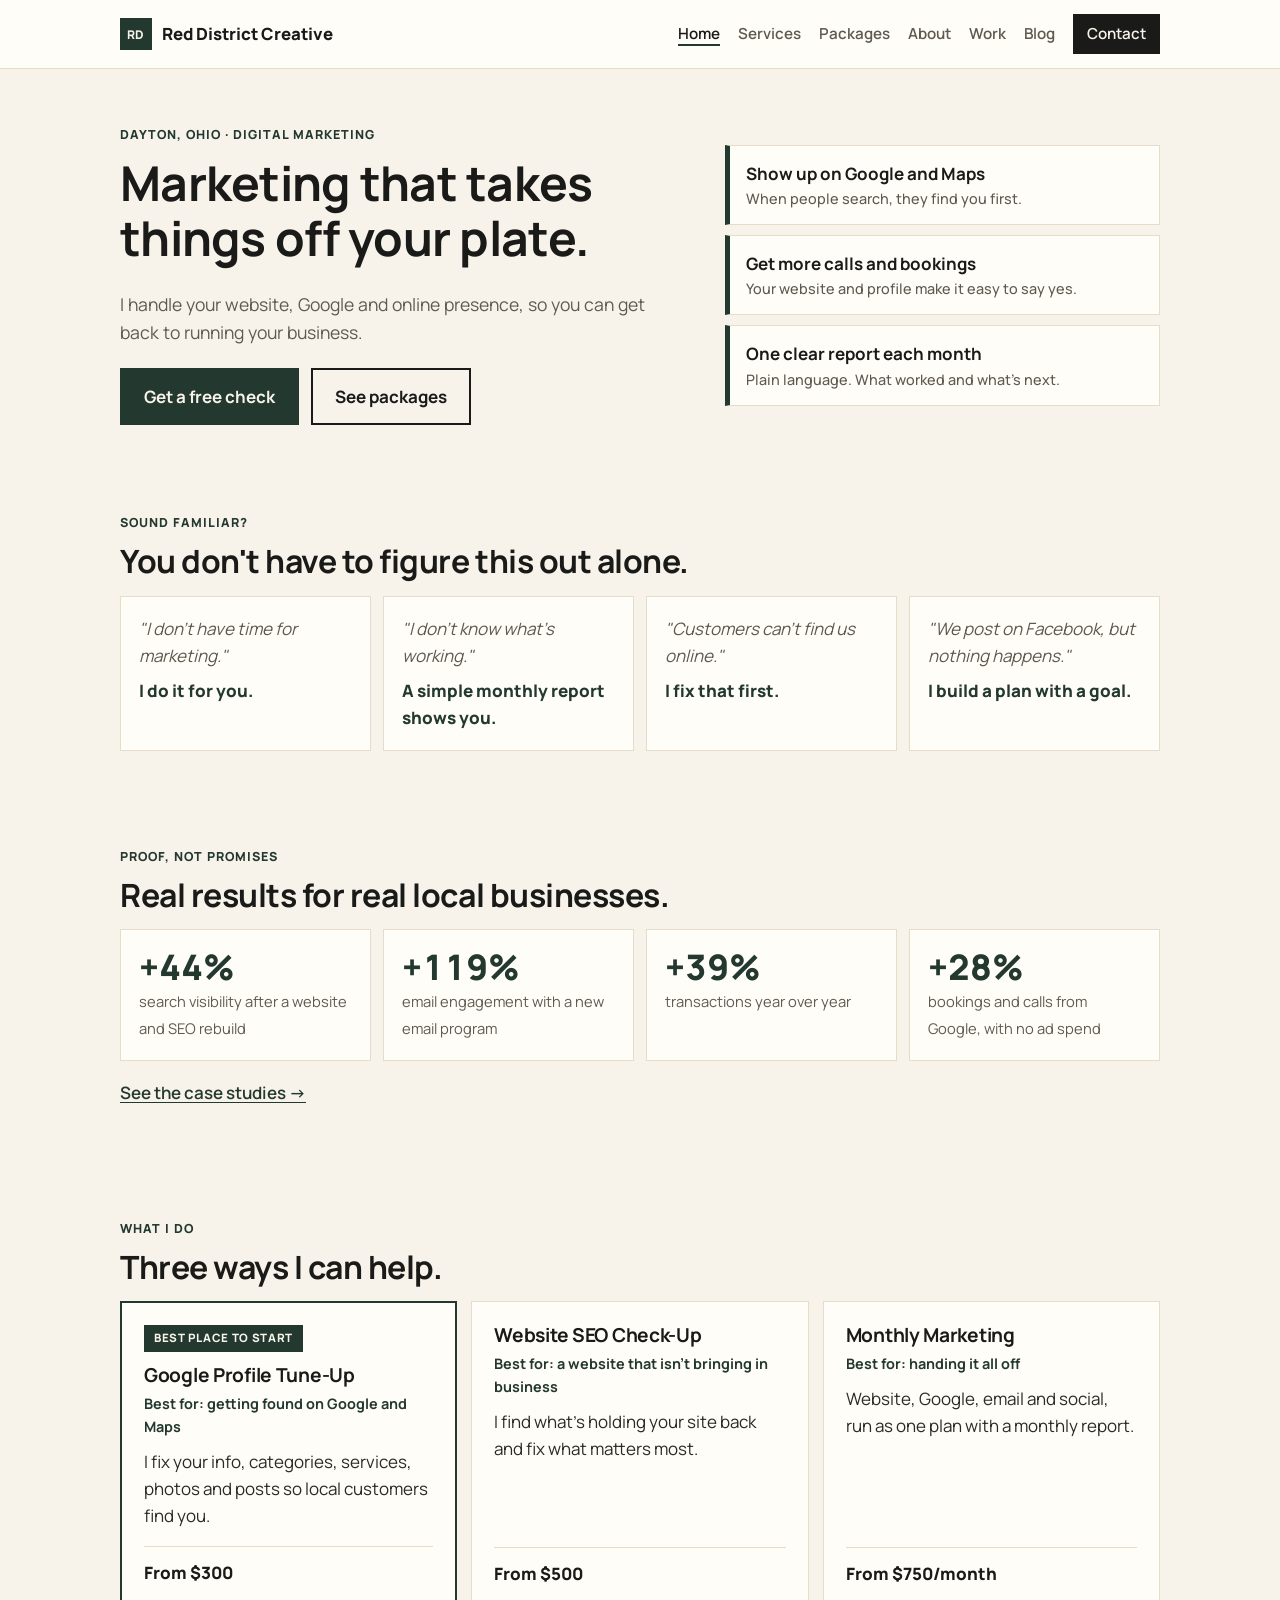
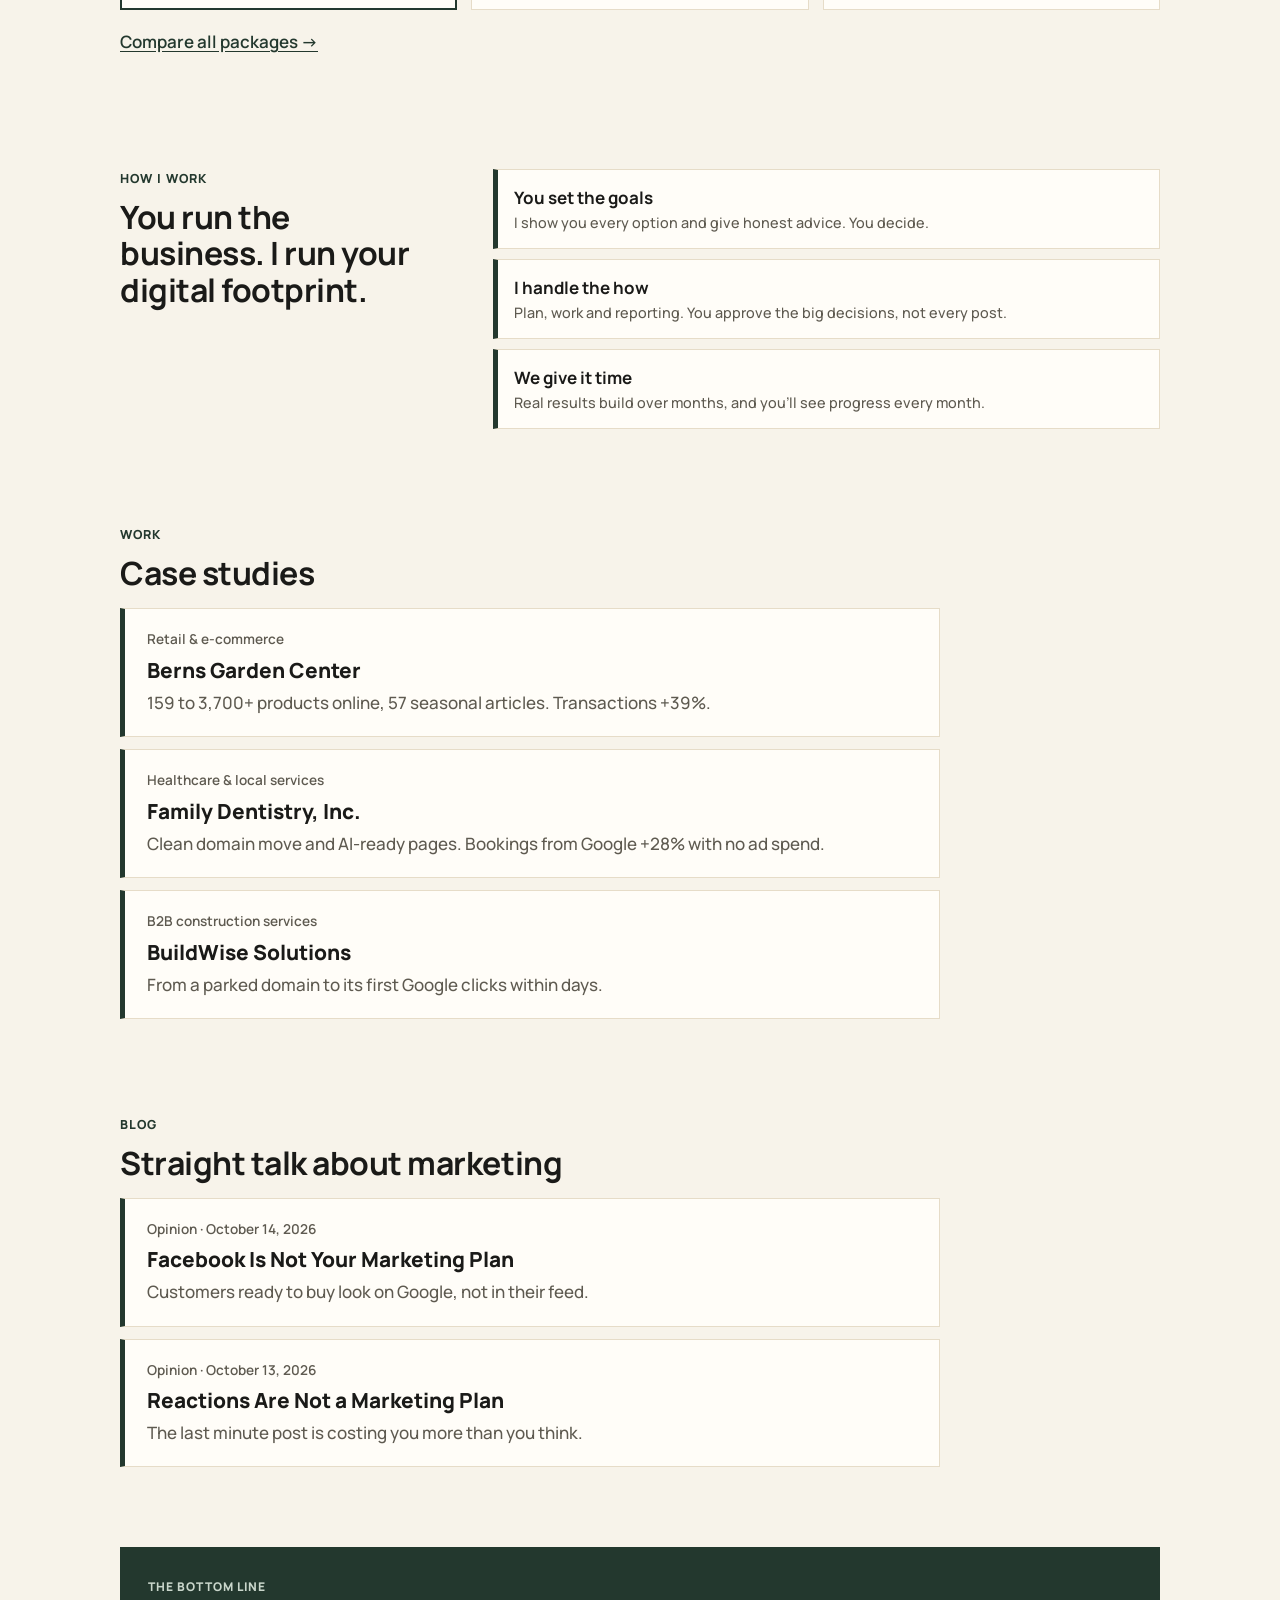
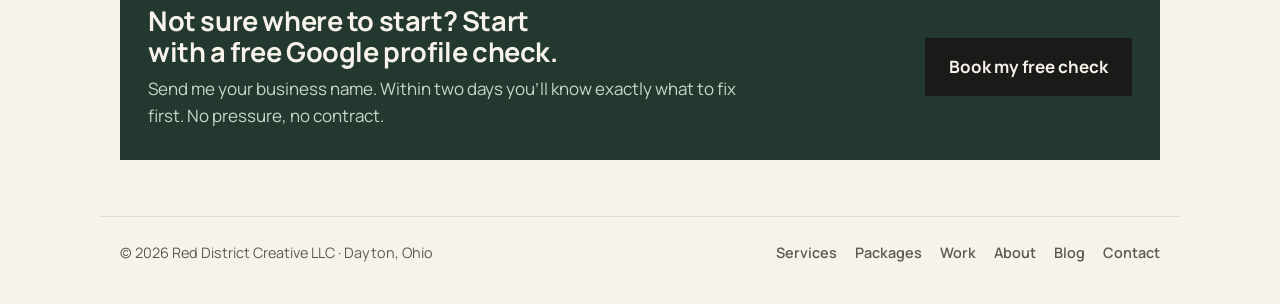
==== commit aedd419f: "Add files via upload" ====
--- a/index.html
+++ b/index.html
@@ -14,11 +14,11 @@
   <meta property="og:description" content="Red District Creative is a Dayton digital marketing studio. Website SEO, Google Business Profile, AI search, email and social media for local businesses.">
   <meta property="og:url" content="https://scollins7100.github.io/RedDistrictCreative/">
   <meta property="og:image" content="https://scollins7100.github.io/RedDistrictCreative/assets/share.png">
-  <meta property="og:image:alt" content="Red District Creative: helping local businesses get found, chosen and remembered.">
+  <meta property="og:image:alt" content="Red District Creative: marketing that takes things off your plate. Dayton, Ohio.">
   <meta name="twitter:card" content="summary_large_image">
   <link rel="preconnect" href="https://fonts.googleapis.com">
   <link rel="preconnect" href="https://fonts.gstatic.com" crossorigin>
-  <link rel="stylesheet" href="https://fonts.googleapis.com/css2?family=Fraunces:opsz,wght@9..144,600&family=Karla:wght@400;500;700&display=swap">
+  <link rel="stylesheet" href="https://fonts.googleapis.com/css2?family=Manrope:wght@400;500;600;700;800&display=swap">
   <link rel="stylesheet" href="styles.css">
   <!-- Schema markup: tells Google who the business is -->
   <script type="application/ld+json">
@@ -56,105 +56,136 @@
   </header>
 
   <main>
+    <!-- HERO: one promise, two buttons, three benefits -->
     <section class="hero">
-      <p class="eyebrow">Dayton, Ohio · Local search &amp; digital marketing</p>
-      <h1>Helping local businesses get found, chosen and remembered.</h1>
-      <p class="lede">I'm Stephanie Collins, founder of Red District Creative and a marketing strategist with 13 years of experience. I help small businesses show up on Google, turn website visitors into customers, and stay in touch through email and social media.</p>
-      <div class="hero-actions">
-        <a class="button" href="contact.html">Get a free Google profile check</a>
-        <a class="button button-quiet" href="services.html">See services</a>
+      <div>
+        <p class="eyebrow">Dayton, Ohio · Digital marketing</p>
+        <h1>Marketing that takes things off your plate.</h1>
+        <p class="lede">I handle your website, Google and online presence, so you can get back to running your business.</p>
+        <div class="hero-actions">
+          <a class="button" href="contact.html">Get a free check</a>
+          <a class="button button-quiet" href="packages.html">See packages</a>
+        </div>
       </div>
-    </section>
-
-    <section class="results" aria-labelledby="results-title">
-      <h2 id="results-title" class="visually-hidden">Results</h2>
-      <ul class="stats">
-        <li><strong>+44%</strong><span>search visibility after a website and SEO rebuild</span></li>
-        <li><strong>+119%</strong><span>email engagement with a new Klaviyo program</span></li>
-        <li><strong>+39%</strong><span>transactions year over year</span></li>
-        <li><strong>+20%</strong><span>organic traffic from SEO content updates</span></li>
+      <ul class="benefits" aria-label="What you get">
+        <li>Show up on Google and Maps<span>When people search, they find you first.</span></li>
+        <li>Get more calls and bookings<span>Your website and profile make it easy to say yes.</span></li>
+        <li>One clear report each month<span>Plain language. What worked and what's next.</span></li>
       </ul>
     </section>
 
-    <!-- HOW I WORK: sets expectations before anyone hires you -->
+    <!-- SOUND FAMILIAR: the owner's problem, then the relief -->
+    <section class="section" aria-labelledby="familiar-title">
+      <p class="eyebrow">Sound familiar?</p>
+      <h2 id="familiar-title">You don't have to figure this out alone.</h2>
+      <ul class="relief">
+        <li><p class="pain">"I don't have time for marketing."</p><p class="fix">I do it for you.</p></li>
+        <li><p class="pain">"I don't know what's working."</p><p class="fix">A simple monthly report shows you.</p></li>
+        <li><p class="pain">"Customers can't find us online."</p><p class="fix">I fix that first.</p></li>
+        <li><p class="pain">"We post on Facebook, but nothing happens."</p><p class="fix">I build a plan with a goal.</p></li>
+      </ul>
+    </section>
+
+    <!-- PROOF -->
+    <section class="section results" aria-labelledby="results-title">
+      <p class="eyebrow">Proof, not promises</p>
+      <h2 id="results-title">Real results for real local businesses.</h2>
+      <ul class="stats">
+        <li><strong>+44%</strong><span>search visibility after a website and SEO rebuild</span></li>
+        <li><strong>+119%</strong><span>email engagement with a new email program</span></li>
+        <li><strong>+39%</strong><span>transactions year over year</span></li>
+        <li><strong>+28%</strong><span>bookings and calls from Google, with no ad spend</span></li>
+      </ul>
+      <p class="more"><a href="work/">See the case studies →</a></p>
+    </section>
+
+    <!-- SERVICES: short, with who each one is for -->
+    <section class="section" aria-labelledby="services-title">
+      <p class="eyebrow">What I do</p>
+      <h2 id="services-title">Three ways I can help.</h2>
+      <div class="cards">
+        <article class="card featured">
+          <p class="tag">Best place to start</p>
+          <h3>Google Profile Tune-Up</h3>
+          <p class="best-for">Best for: getting found on Google and Maps</p>
+          <p>I fix your info, categories, services, photos and posts so local customers find you.</p>
+          <p class="price">From $300</p>
+        </article>
+        <article class="card">
+          <h3>Website SEO Check-Up</h3>
+          <p class="best-for">Best for: a website that isn't bringing in business</p>
+          <p>I find what's holding your site back and fix what matters most.</p>
+          <p class="price">From $500</p>
+        </article>
+        <article class="card">
+          <h3>Monthly Marketing</h3>
+          <p class="best-for">Best for: handing it all off</p>
+          <p>Website, Google, email and social, run as one plan with a monthly report.</p>
+          <p class="price">From $750/month</p>
+        </article>
+      </div>
+      <p class="more"><a href="packages.html">Compare all packages →</a></p>
+    </section>
+
+    <!-- HOW I WORK: short version of the values -->
     <section class="section split" aria-labelledby="how-title">
       <div>
         <p class="eyebrow">How I work</p>
-        <h2 id="how-title">You own the goals. I own the strategy.</h2>
+        <h2 id="how-title">You run the business. I run your digital footprint.</h2>
       </div>
-      <div>
-        <p>You know your business better than anyone. Tell me where you want it to go: more booked appointments, a stronger spring season, a second location that people can actually find.</p>
-        <p>Then let me do what you hired me for. I build the plan, run it, measure it, and report back every month in plain language. You hold me accountable to results. I don't run on last minute ideas, and you never have to wonder what your marketing is doing.</p>
-        <a href="blog/reactions-are-not-a-marketing-plan.html">Read why this matters →</a>
-      </div>
-    </section>
-
-    <section class="section" aria-labelledby="services-title">
-      <h2 id="services-title">Services</h2>
-      <div class="cards">
-        <article class="card featured">
-          <p class="tag">Most popular</p>
-          <h3>Google Business Profile Tune-Up</h3>
-          <p>Your profile is often the first thing customers see. I clean up your info, categories, photos, services and posts so you show up in local searches and on Google Maps.</p>
-          <p class="price">Starting at $300</p>
-        </article>
-        <article class="card">
-          <h3>Website SEO Check-Up</h3>
-          <p>A review of your WordPress, Webflow or Shopify site with the fixes that matter most, done for you.</p>
-          <p class="price">Quote on request</p>
-        </article>
-        <article class="card">
-          <h3>Email &amp; Social Management</h3>
-          <p>Klaviyo campaigns that bring customers back, and a planned social calendar built from the photos and video you provide.</p>
-          <p class="price">Quote on request</p>
-        </article>
-      </div>
-      <p class="more"><a href="services.html">Full service details →</a> · <a href="packages.html">Packages &amp; pricing →</a></p>
+      <ul class="benefits">
+        <li>You set the goals<span>I show you every option and give honest advice. You decide.</span></li>
+        <li>I handle the how<span>Plan, work and reporting. You approve the big decisions, not every post.</span></li>
+        <li>We give it time<span>Real results build over months, and you'll see progress every month.</span></li>
+      </ul>
     </section>
 
     <!-- CASE STUDIES -->
     <section class="section" aria-labelledby="work-title">
+      <p class="eyebrow">Work</p>
       <h2 id="work-title">Case studies</h2>
       <div class="post-list">
         <a class="post-card" href="work/berns-garden-center.html">
           <span class="post-meta">Retail &amp; e-commerce</span>
           <span class="post-title">Berns Garden Center</span>
-          <span class="post-excerpt">WordPress to Shopify, 159 to 3,700+ products online, 57 seasonal articles. Transactions +39%.</span>
+          <span class="post-excerpt">159 to 3,700+ products online, 57 seasonal articles. Transactions +39%.</span>
         </a>
         <a class="post-card" href="work/family-dentistry-inc.html">
           <span class="post-meta">Healthcare &amp; local services</span>
           <span class="post-title">Family Dentistry, Inc.</span>
-          <span class="post-excerpt">Clean domain move, AI-ready structured data, first reporting system. Bookings from Google search +28% with no ad spend.</span>
+          <span class="post-excerpt">Clean domain move and AI-ready pages. Bookings from Google +28% with no ad spend.</span>
         </a>
         <a class="post-card" href="work/buildwise-solutions.html">
           <span class="post-meta">B2B construction services</span>
           <span class="post-title">BuildWise Solutions</span>
-          <span class="post-excerpt">Parked domain to indexed site. First-ever Google clicks within days of the search setup.</span>
+          <span class="post-excerpt">From a parked domain to its first Google clicks within days.</span>
         </a>
       </div>
     </section>
 
-    <!-- LATEST POST: update this when you publish a new one -->
+    <!-- LATEST POSTS: update when you publish -->
     <section class="section" aria-labelledby="blog-title">
-      <h2 id="blog-title">From the blog</h2>
+      <p class="eyebrow">Blog</p>
+      <h2 id="blog-title">Straight talk about marketing</h2>
       <div class="post-list">
-      <a class="post-card" href="blog/facebook-is-not-your-marketing-plan.html">
-        <span class="post-meta">Opinion · October 14, 2026</span>
-        <span class="post-title">Facebook Is Not Your Marketing Plan</span>
-        <span class="post-excerpt">Customers ready to buy look on Google, not in their feed. Here is the order that works.</span>
-      </a>
-      <a class="post-card" href="blog/reactions-are-not-a-marketing-plan.html">
-        <span class="post-meta">Opinion · October 13, 2026</span>
-        <span class="post-title">Reactions Are Not a Marketing Plan</span>
-        <span class="post-excerpt">The 4:45 PM "can we post about this tomorrow?" message is costing small businesses more than they think.</span>
-      </a>
+        <a class="post-card" href="blog/facebook-is-not-your-marketing-plan.html">
+          <span class="post-meta">Opinion · October 14, 2026</span>
+          <span class="post-title">Facebook Is Not Your Marketing Plan</span>
+          <span class="post-excerpt">Customers ready to buy look on Google, not in their feed.</span>
+        </a>
+        <a class="post-card" href="blog/reactions-are-not-a-marketing-plan.html">
+          <span class="post-meta">Opinion · October 13, 2026</span>
+          <span class="post-title">Reactions Are Not a Marketing Plan</span>
+          <span class="post-excerpt">The last minute post is costing you more than you think.</span>
+        </a>
       </div>
     </section>
 
+    <!-- THE BOTTOM LINE: one clear decision -->
     <section class="section contact-band" aria-labelledby="cta-title">
-      <h2 id="cta-title">Want to know how you look on Google?</h2>
-      <p>Send me your business name and I'll send back a free, no-pressure look at your Google Business Profile within two days.</p>
-      <a class="button" href="contact.html">Get your free check</a>
+      <h2 id="cta-title">Not sure where to start? Start with a free Google profile check.</h2>
+      <p>Send me your business name. Within two days you'll know exactly what to fix first. No pressure, no contract.</p>
+      <a class="button" href="contact.html">Book my free check</a>
     </section>
   </main>
 
--- a/styles.css
+++ b/styles.css
@@ -1,467 +1,308 @@
 /* ============================================================
-   COLORS AND FONTS
-   Change a value here and it updates everywhere on the site.
+   RED DISTRICT CREATIVE · SITE STYLES (v2: earthy, square, bold boxes)
+   Change a color or font here and it updates everywhere.
    ============================================================ */
 :root {
-  --bg: #f6f7f2;          /* page background */
-  --surface: #ffffff;     /* cards */
-  --ink: #1f2b24;         /* main text */
-  --muted: #5b675f;       /* softer text */
-  --line: #dde2d8;        /* borders */
-  --accent: #2d6a4f;      /* buttons and highlights: a deep "Google Maps pin" green */
-  --accent-ink: #ffffff;  /* text on buttons */
-  --highlight: #f2c14e;   /* small pops of warmth */
-
-  --font-display: "Fraunces", Georgia, serif;
-  --font-body: "Karla", "Helvetica Neue", Arial, sans-serif;
-}
-
-/* Dark mode: used when someone's phone or computer is set to dark */
-@media (prefers-color-scheme: dark) {
-  :root {
-    --bg: #121814;
-    --surface: #1b231e;
-    --ink: #e8ede6;
-    --muted: #a3afa6;
-    --line: #2c3830;
-    --accent: #6fc39a;
-    --accent-ink: #0f1a14;
-    color-scheme: dark;
-  }
+  --bg: #F7F3EA;          /* cream page background */
+  --surface: #FFFDF8;     /* boxes and cards */
+  --ink: #1A1A18;         /* black: headlines, strong text, secondary buttons */
+  --text: #2C2A25;        /* body text */
+  --muted: #5E5A50;       /* stone: supporting text */
+  --line: #E6DCC8;        /* sand: borders */
+  --forest: #23382E;      /* forest green: main buttons, decision boxes */
+  --forest-soft: #E3EADF; /* light forest tint for highlights */
+  --on-dark: #F7F3EA;     /* text on forest or black */
+  --on-dark-muted: #C9D6CB;
+
+  --font: "Manrope", "Helvetica Neue", Arial, sans-serif;
+  --max: 1080px;
+  color-scheme: light;
 }
 
 /* ============================================================
    BASICS
    ============================================================ */
 * { box-sizing: border-box; }
-
 html { scroll-behavior: smooth; }
-
 body {
   margin: 0;
   background: var(--bg);
-  color: var(--ink);
-  font: 17px/1.6 var(--font-body);
-}
-
-h1, h2, h3 {
-  font-family: var(--font-display);
-  line-height: 1.15;
-  text-wrap: balance;
-  margin: 0 0 0.5em;
-}
-h1 { font-size: clamp(2.2rem, 6vw, 3.6rem); }
-h2 { font-size: clamp(1.6rem, 4vw, 2.2rem); }
-h3 { font-size: 1.25rem; }
-
+  color: var(--text);
+  font: 17px/1.6 var(--font);
+}
+h1, h2, h3 { color: var(--ink); font-family: var(--font); font-weight: 700; line-height: 1.15; letter-spacing: -0.015em; text-wrap: balance; margin: 0 0 0.5em; }
+h1 { font-size: clamp(2rem, 5vw, 3rem); }
+h2 { font-size: clamp(1.5rem, 3.4vw, 2rem); }
+h3 { font-size: 1.2rem; }
 p { margin: 0 0 1em; max-width: 62ch; }
-
-a { color: var(--accent); }
-a:focus-visible, .button:focus-visible { outline: 3px solid var(--highlight); outline-offset: 3px; }
-
-/* Hides text visually but keeps it for screen readers and search engines */
-.visually-hidden {
-  position: absolute; width: 1px; height: 1px; overflow: hidden;
-  clip: rect(0 0 0 0); white-space: nowrap;
-}
-
-/* Every section shares the same max width and side padding */
-.site-header, main > section, .site-footer {
-  max-width: 1080px;
-  margin-inline: auto;
-  padding-inline: 20px;
-}
-
-/* ============================================================
-   HEADER
+a { color: var(--forest); font-weight: 600; text-underline-offset: 3px; }
+a:hover { color: var(--ink); }
+a:focus-visible, .button:focus-visible { outline: 3px solid var(--ink); outline-offset: 3px; }
+strong, b { color: var(--ink); }
+
+.visually-hidden { position: absolute; width: 1px; height: 1px; overflow: hidden; clip: rect(0 0 0 0); white-space: nowrap; }
+
+/* Shared width and side padding */
+main > section, .site-footer { max-width: var(--max); margin-inline: auto; padding-inline: 20px; }
+
+/* ============================================================
+   HEADER (full-width bar, content lined up with the page)
    ============================================================ */
 .site-header {
-  display: flex;
-  justify-content: space-between;
-  align-items: center;
-  flex-wrap: wrap;
-  gap: 12px;
-  padding-block: 20px;
-}
-.brand {
-  font-family: var(--font-display);
-  font-size: 1.3rem;
-  color: var(--ink);
-  text-decoration: none;
-}
-nav { display: flex; gap: 18px; flex-wrap: wrap; }
-nav a { color: var(--muted); text-decoration: none; font-weight: 500; }
+  display: flex; justify-content: space-between; align-items: center; flex-wrap: wrap; gap: 12px;
+  padding-block: 14px;
+  padding-inline: max(20px, calc((100% - var(--max)) / 2 + 20px));
+  border-bottom: 1px solid var(--line);
+  background: var(--surface);
+}
+.brand { display: inline-flex; align-items: center; gap: 10px; color: var(--ink); text-decoration: none; font-weight: 800; font-size: 1.05rem; }
+.brand::before {
+  content: "RD"; display: grid; place-items: center; width: 32px; height: 32px;
+  background: var(--forest); color: var(--on-dark); font-size: 0.75rem; font-weight: 800; letter-spacing: 0.02em;
+}
+nav { display: flex; gap: 6px 18px; flex-wrap: wrap; align-items: center; }
+nav a { color: var(--muted); text-decoration: none; font-weight: 600; font-size: 0.95rem; }
 nav a:hover { color: var(--ink); }
-nav .nav-cta { color: var(--accent); font-weight: 700; }
-
-/* ============================================================
-   BUTTONS
+nav a[aria-current="page"] { color: var(--ink); box-shadow: inset 0 -2px 0 var(--forest); }
+nav .nav-cta { background: var(--ink); color: var(--on-dark); padding: 8px 14px; }
+nav .nav-cta:hover { background: var(--forest); color: var(--on-dark); }
+nav .nav-cta[aria-current="page"] { box-shadow: none; background: var(--forest); }
+
+/* ============================================================
+   BUTTONS (square)
    ============================================================ */
 .button {
-  display: inline-block;
-  background: var(--accent);
-  color: var(--accent-ink);
-  padding: 12px 22px;
-  border-radius: 999px;
-  font-weight: 700;
-  text-decoration: none;
-  border: 2px solid var(--accent);
-}
-.button:hover { filter: brightness(1.1); }
-.button-quiet { background: transparent; color: var(--accent); }
+  display: inline-block; background: var(--forest); color: var(--on-dark);
+  padding: 13px 22px; font-weight: 700; text-decoration: none; border: 2px solid var(--forest);
+}
+.button:hover { background: var(--ink); border-color: var(--ink); color: var(--on-dark); }
+.button-quiet { background: transparent; color: var(--ink); border-color: var(--ink); }
+.button-quiet:hover { background: var(--ink); color: var(--on-dark); }
 
 /* ============================================================
    HERO
    ============================================================ */
-.hero { padding-block: 48px 40px; }
-.eyebrow {
-  text-transform: uppercase;
-  letter-spacing: 0.08em;
-  font-size: 0.8rem;
-  font-weight: 700;
-  color: var(--muted);
-}
-.lede { font-size: 1.15rem; color: var(--muted); }
-.hero-actions { display: flex; flex-wrap: wrap; gap: 12px; margin-top: 24px; }
+.hero { padding-block: 56px 40px; display: grid; grid-template-columns: minmax(0, 1.3fr) minmax(0, 1fr); gap: 40px; align-items: center; }
+.hero > * { min-width: 0; }
+.eyebrow { text-transform: uppercase; letter-spacing: 0.08em; font-size: 0.78rem; font-weight: 800; color: var(--forest); margin-bottom: 10px; }
+.lede { font-size: 1.1rem; color: var(--muted); }
+.hero-actions { display: flex; flex-wrap: wrap; gap: 12px; margin-top: 22px; }
+
+/* Benefit boxes with a solid stripe */
+.benefits { list-style: none; padding: 0; margin: 0; display: grid; gap: 10px; }
+.benefits li {
+  background: var(--surface); border: 1px solid var(--line); border-left: 5px solid var(--forest);
+  padding: 14px 16px; font-weight: 700; color: var(--ink);
+}
+.benefits li span { display: block; font-weight: 500; font-size: 0.9rem; color: var(--muted); }
 
 /* ============================================================
    RESULTS STRIP
    ============================================================ */
-.stats {
-  list-style: none;
-  margin: 0;
-  padding: 24px 0;
-  display: grid;
-  grid-template-columns: repeat(auto-fit, minmax(200px, 1fr));
-  gap: 24px;
-  border-block: 1px solid var(--line);
-}
-.stats strong {
-  display: block;
-  font-family: var(--font-display);
-  font-size: 2.4rem;
-  color: var(--accent);
-  font-variant-numeric: tabular-nums;
-}
-.stats span { color: var(--muted); font-size: 0.95rem; }
-
-/* ============================================================
-   SECTIONS AND SERVICE CARDS
-   ============================================================ */
-.section { padding-block: 56px; }
-
-.cards {
-  display: grid;
-  grid-template-columns: repeat(auto-fit, minmax(260px, 1fr));
-  gap: 20px;
-}
-.card {
-  background: var(--surface);
-  border: 1px solid var(--line);
-  border-radius: 14px;
-  padding: 24px;
-  display: flex;
-  flex-direction: column;
-}
-.card.featured { border: 2px solid var(--accent); }
-.card .price { margin-top: auto; margin-bottom: 0; font-weight: 700; }
-.tag {
-  align-self: flex-start;
-  background: var(--highlight);
-  color: #3a2c00;
-  font-size: 0.75rem;
-  font-weight: 700;
-  text-transform: uppercase;
-  letter-spacing: 0.06em;
-  padding: 3px 10px;
-  border-radius: 999px;
-}
-
-/* ============================================================
-   ABOUT
-   ============================================================ */
-.about {
-  display: grid;
-  grid-template-columns: 2fr 1fr;
-  gap: 40px;
-  align-items: start;
-}
-.tools {
-  list-style: none;
-  padding: 0;
-  margin: 0;
-  display: flex;
-  flex-wrap: wrap;
-  gap: 8px;
-}
-.tools li {
-  border: 1px solid var(--line);
-  border-radius: 999px;
-  padding: 4px 12px;
-  font-size: 0.9rem;
-  background: var(--surface);
-}
-
-/* ============================================================
-   CONTACT AND FOOTER
-   ============================================================ */
-.contact {
-  background: var(--surface);
-  border: 1px solid var(--line);
-  border-radius: 18px;
-  margin-bottom: 48px;
-  padding: 40px 28px;
-}
-.site-footer {
-  color: var(--muted);
-  font-size: 0.9rem;
-  padding-block: 24px 40px;
-}
-
-/* ============================================================
-   PHONES: stack the About section into one column
-   ============================================================ */
-@media (max-width: 720px) {
-  .about { grid-template-columns: 1fr; }
-  .hero { padding-block: 32px; }
-}
-
-/* Respect people who prefer less motion */
-@media (prefers-reduced-motion: reduce) {
-  html { scroll-behavior: auto; }
-}
-
-/* ============================================================
-   MULTI-PAGE ADDITIONS
-   ============================================================ */
-
-/* Highlights the current page in the menu */
-nav a[aria-current="page"] { color: var(--ink); text-decoration: underline; text-underline-offset: 6px; text-decoration-thickness: 2px; }
-nav .nav-cta[aria-current="page"] { color: var(--accent); }
-
-/* Intro block at the top of inner pages */
-.page-intro { padding-block: 48px 8px; }
-
-/* Two columns: a heading on the left, text on the right. Stacks on phones. */
-.split {
-  display: grid;
-  grid-template-columns: minmax(0, 1fr) minmax(0, 2fr);
-  gap: 40px;
-  align-items: start;
-}
+.stats { list-style: none; margin: 0; padding: 0; display: grid; grid-template-columns: repeat(auto-fit, minmax(200px, 1fr)); gap: 12px; }
+.stats li { background: var(--surface); border: 1px solid var(--line); padding: 18px; }
+.stats strong { display: block; font-size: 2.2rem; font-weight: 800; color: var(--forest); font-variant-numeric: tabular-nums; line-height: 1.1; }
+.stats span { color: var(--muted); font-size: 0.92rem; }
+.results { padding-block: 8px 24px; }
+
+/* ============================================================
+   SECTIONS, CARDS
+   ============================================================ */
+.section { padding-block: 48px; }
+.page-intro { padding-block: 52px 8px; }
+.page-intro .lede { max-width: 60ch; }
+
+.cards { display: grid; grid-template-columns: repeat(auto-fit, minmax(260px, 1fr)); gap: 14px; }
+.card { background: var(--surface); border: 1px solid var(--line); padding: 22px; display: flex; flex-direction: column; }
+.card.featured { border: 2px solid var(--forest); }
+.card .price { margin-top: auto; margin-bottom: 0; font-weight: 800; color: var(--ink); padding-top: 12px; border-top: 1px solid var(--line); }
+.tag { align-self: flex-start; background: var(--forest); color: var(--on-dark); font-size: 0.72rem; font-weight: 800; text-transform: uppercase; letter-spacing: 0.06em; padding: 4px 10px; margin-bottom: 12px; }
+.best-for { font-size: 0.9rem; color: var(--forest); font-weight: 700; margin: -4px 0 10px; }
+.more { margin-top: 18px; }
+
+.split { display: grid; grid-template-columns: minmax(0, 1fr) minmax(0, 2fr); gap: 40px; align-items: start; }
 .split > * { min-width: 0; }
 
-.more { margin-top: 20px; }
-
-/* Call-to-action band near the bottom of pages */
+/* "Sound familiar?" problem → relief boxes */
+.relief { display: grid; grid-template-columns: repeat(auto-fit, minmax(220px, 1fr)); gap: 12px; list-style: none; padding: 0; margin: 0; }
+.relief li { background: var(--surface); border: 1px solid var(--line); padding: 18px; }
+.relief .pain { color: var(--muted); margin: 0 0 8px; font-style: italic; }
+.relief .fix { color: var(--forest); font-weight: 800; margin: 0; }
+
+/* ============================================================
+   THE BOTTOM LINE: decision box at the end of every page
+   ============================================================ */
 .contact-band {
-  background: var(--surface);
-  border: 1px solid var(--line);
-  border-radius: 18px;
-  margin-bottom: 48px;
-  padding: 40px 28px;
-}
-
-/* Service detail rows */
-.service-detail {
-  display: grid;
-  grid-template-columns: minmax(0, 1fr) minmax(0, 2fr);
-  gap: 40px;
-  border-top: 1px solid var(--line);
-}
-.service-detail .price { font-weight: 700; color: var(--accent); }
-
-/* Checkmark lists */
+  background: var(--forest); color: var(--on-dark);
+  padding: 30px 28px; margin-block: 32px 56px;
+  display: grid; grid-template-columns: minmax(0, 1fr) auto; gap: 8px 24px; align-items: center;
+  max-width: calc(var(--max) - 40px);
+}
+main > section.contact-band { padding-inline: 28px; }
+.contact-band::before {
+  content: "The bottom line"; grid-column: 1 / -1;
+  text-transform: uppercase; letter-spacing: 0.08em; font-size: 0.75rem; font-weight: 800; color: var(--on-dark-muted);
+}
+.contact-band h2 { color: var(--on-dark); margin: 0; font-size: clamp(1.3rem, 2.6vw, 1.7rem); grid-column: 1; }
+.contact-band p { color: var(--on-dark-muted); margin: 0; grid-column: 1; }
+.contact-band .button, .contact-band .hero-actions { grid-column: 2; grid-row: 2 / span 2; margin: 0; }
+.contact-band .button { background: var(--ink); border-color: var(--ink); color: var(--on-dark); }
+.contact-band .button:hover { background: var(--on-dark); color: var(--ink); border-color: var(--on-dark); }
+.contact-band .button-quiet { background: transparent; border-color: var(--on-dark); }
+
+/* ============================================================
+   SERVICES PAGE
+   ============================================================ */
+.service-detail { display: grid; grid-template-columns: minmax(0, 1fr) minmax(0, 2fr); gap: 40px; border-top: 1px solid var(--line); }
+.service-detail .price { font-weight: 800; color: var(--forest); }
+
 .checklist { list-style: none; padding: 0; margin: 0; display: grid; gap: 10px; }
 .checklist li { padding-left: 30px; position: relative; }
 .checklist li::before {
-  content: ""; position: absolute; left: 4px; top: 4px;
-  width: 7px; height: 13px;
-  border: solid var(--accent); border-width: 0 3px 3px 0;
-  transform: rotate(45deg);
-}
-
-/* Numbered process steps */
-.steps {
-  list-style: none; padding: 0; margin: 0;
-  counter-reset: step;
-  display: grid;
-  grid-template-columns: repeat(auto-fit, minmax(180px, 1fr));
-  gap: 20px;
-}
-.steps li { counter-increment: step; border-top: 3px solid var(--accent); padding-top: 14px; }
-.steps li::before {
-  content: counter(step);
-  display: block;
-  font-family: var(--font-display);
-  font-size: 1.6rem;
-  color: var(--accent);
-}
+  content: ""; position: absolute; left: 4px; top: 5px; width: 7px; height: 13px;
+  border: solid var(--forest); border-width: 0 3px 3px 0; transform: rotate(45deg);
+}
+
+.steps { list-style: none; padding: 0; margin: 0; counter-reset: step; display: grid; grid-template-columns: repeat(auto-fit, minmax(180px, 1fr)); gap: 12px; }
+.steps li { counter-increment: step; background: var(--surface); border: 1px solid var(--line); border-top: 5px solid var(--forest); padding: 16px; }
+.steps li::before { content: counter(step, decimal-leading-zero); display: block; font-size: 0.85rem; font-weight: 800; color: var(--forest); margin-bottom: 4px; }
 .steps strong { display: block; font-size: 1.1rem; }
-.steps span { color: var(--muted); }
-
-/* Experience timeline */
-.timeline { list-style: none; padding: 0; margin: 0; display: grid; gap: 24px; }
-.timeline li { display: grid; grid-template-columns: 140px minmax(0, 1fr); gap: 20px; }
-.timeline .when { color: var(--muted); font-variant-numeric: tabular-nums; font-weight: 500; }
+.steps span { color: var(--muted); font-size: 0.95rem; }
+
+.roles { display: grid; grid-template-columns: repeat(auto-fit, minmax(260px, 1fr)); gap: 14px; }
+.role { background: var(--surface); border: 1px solid var(--line); padding: 22px; }
+.role.mine { border: 2px solid var(--forest); }
+.role h3 { margin-bottom: 12px; }
+.note-line { margin-top: 16px; padding: 12px 14px; border: 1px solid var(--line); border-left: 5px solid var(--ink); background: var(--surface); max-width: none; }
+
+/* ============================================================
+   PACKAGES
+   ============================================================ */
+.tiers { display: grid; grid-template-columns: repeat(auto-fit, minmax(250px, 1fr)); gap: 14px; margin-top: 20px; align-items: stretch; }
+.tier { background: var(--surface); border: 1px solid var(--line); padding: 24px; display: flex; flex-direction: column; gap: 10px; }
+.tier.featured { border: 2px solid var(--forest); }
+.tier h3 { margin: 0; font-size: 1.4rem; }
+.tier-price { font-size: 2.3rem; font-weight: 800; margin: 0; color: var(--ink); font-variant-numeric: tabular-nums; }
+.tier-price span { font-size: 1rem; font-weight: 600; color: var(--muted); }
+.tier-for { color: var(--muted); margin: 0 0 6px; }
+.tier .tag { margin: 0; }
+
+/* ============================================================
+   ABOUT: timeline and values
+   ============================================================ */
+.timeline { list-style: none; padding: 0; margin: 0; display: grid; border-top: 1px solid var(--line); }
+.timeline li { display: grid; grid-template-columns: 140px minmax(0, 1fr); gap: 20px; padding: 16px 0; border-bottom: 1px solid var(--line); }
+.timeline .when { color: var(--muted); font-variant-numeric: tabular-nums; font-weight: 700; }
 .timeline p { color: var(--muted); margin: 4px 0 0; }
 
-/* Blog post cards */
-.post-list { display: grid; gap: 16px; }
-.post-card {
-  display: grid;
-  gap: 6px;
-  background: var(--surface);
-  border: 1px solid var(--line);
-  border-radius: 14px;
-  padding: 24px;
-  text-decoration: none;
-  color: var(--ink);
-  max-width: 760px;
-}
-.post-card:hover { border-color: var(--accent); }
-.post-meta { color: var(--muted); font-size: 0.9rem; }
-.post-title { font-family: var(--font-display); font-size: 1.5rem; line-height: 1.2; }
-.post-excerpt { color: var(--muted); }
-
-/* A single blog post: narrow column for comfortable reading */
-.post { max-width: 720px; margin-inline: auto; padding-inline: 20px; padding-block: 48px; }
-.post-header { margin-bottom: 32px; }
+.tools { list-style: none; padding: 0; margin: 0; display: flex; flex-wrap: wrap; gap: 8px; }
+.tools li { border: 1px solid var(--line); padding: 5px 12px; font-size: 0.9rem; background: var(--surface); font-weight: 600; }
+
+.values-intro { color: var(--muted); }
+.values { list-style: none; counter-reset: value; padding: 0; margin: 24px 0 0; display: grid; gap: 12px; max-width: 760px; }
+.values li { counter-increment: value; position: relative; padding: 20px 22px 20px 76px; background: var(--surface); border: 1px solid var(--line); border-left: 5px solid var(--forest); }
+.values li::before { content: counter(value, decimal-leading-zero); position: absolute; left: 22px; top: 18px; font-size: 1.5rem; font-weight: 800; color: var(--forest); }
+.values h3 { margin: 0 0 6px; }
+.values p { margin: 0 0 8px; }
+.values .values-credit { font-size: 0.9rem; color: var(--muted); font-style: italic; margin: 0; }
+
+/* ============================================================
+   BLOG AND CASE STUDY LISTS
+   ============================================================ */
+.post-list { display: grid; gap: 12px; }
+.post-card { display: grid; gap: 6px; background: var(--surface); border: 1px solid var(--line); border-left: 5px solid var(--forest); padding: 20px 22px; text-decoration: none; color: var(--text); max-width: 820px; }
+.post-card:hover { border-color: var(--forest); }
+.post-meta { color: var(--muted); font-size: 0.85rem; font-weight: 600; }
+.post-title { font-size: 1.3rem; font-weight: 800; color: var(--ink); line-height: 1.25; }
+.post-excerpt { color: var(--muted); font-weight: 500; }
+
+/* ============================================================
+   ARTICLES AND CASE STUDIES
+   ============================================================ */
+.post { max-width: 760px; margin-inline: auto; padding-inline: 20px; padding-block: 48px; }
+.post.case { max-width: 880px; }
+.post.case .prose { max-width: 740px; }
+.post-header { margin-bottom: 28px; }
 .post-header .eyebrow a { color: inherit; }
-.prose { font-size: 1.1rem; }
-.prose h2 { margin-top: 1.8em; font-size: 1.6rem; }
+.prose { font-size: 1.05rem; }
+.prose h2 { margin-top: 1.8em; font-size: 1.5rem; }
+.prose h3 { margin-top: 1.4em; }
 .prose ul, .prose ol { padding-left: 1.3em; display: grid; gap: 8px; margin: 0 0 1em; }
-.pull {
-  font-family: var(--font-display);
-  font-size: 1.6rem;
-  line-height: 1.3;
-  border-left: 4px solid var(--highlight);
-  padding-left: 18px;
-}
-.author-box {
-  margin-top: 48px;
-  padding: 24px;
-  background: var(--surface);
-  border: 1px solid var(--line);
-  border-radius: 14px;
-}
-
-.big-link { font-size: 1.3rem; font-weight: 700; overflow-wrap: anywhere; }
-
-.site-footer { display: flex; justify-content: space-between; flex-wrap: wrap; gap: 12px; border-top: 1px solid var(--line); }
-.site-footer nav a { color: var(--muted); }
-
-@media (max-width: 720px) {
-  .split, .service-detail { grid-template-columns: 1fr; gap: 16px; }
-  .timeline li { grid-template-columns: 1fr; gap: 4px; }
-}
-
-/* ============================================================
-   CASE STUDIES
-   ============================================================ */
-.post.case { max-width: 860px; }
-.post.case .prose { max-width: 720px; }
-
-/* Quick facts row */
-.facts { display: grid; grid-template-columns: repeat(auto-fit, minmax(170px, 1fr)); gap: 12px; margin: 0 0 24px; }
-.facts div { background: var(--surface); border: 1px solid var(--line); border-radius: 12px; padding: 12px 14px; }
-.facts dt { font-size: 0.75rem; text-transform: uppercase; letter-spacing: 0.08em; color: var(--muted); font-weight: 700; }
-.facts dd { margin: 4px 0 0; font-weight: 500; }
+.pull { font-size: 1.4rem; font-weight: 800; color: var(--ink); line-height: 1.3; border-left: 5px solid var(--forest); padding-left: 18px; }
+.author-box { margin-top: 44px; padding: 24px; background: var(--surface); border: 1px solid var(--line); border-left: 5px solid var(--forest); }
+
+/* Case study summary box: problem, what I did, result */
+.summary { display: grid; grid-template-columns: repeat(auto-fit, minmax(220px, 1fr)); margin: 0 0 32px; border: 2px solid var(--forest); background: var(--surface); }
+.summary div { padding: 18px 20px; border-right: 1px solid var(--line); }
+.summary div:last-child { border-right: 0; background: var(--forest-soft); }
+.summary dt { text-transform: uppercase; letter-spacing: 0.07em; font-size: 0.75rem; font-weight: 800; color: var(--forest); margin-bottom: 6px; }
+.summary dd { margin: 0; color: var(--ink); font-weight: 600; }
+
+.facts { display: grid; grid-template-columns: repeat(auto-fit, minmax(170px, 1fr)); gap: 10px; margin: 0 0 24px; }
+.facts div { background: var(--surface); border: 1px solid var(--line); padding: 12px 14px; }
+.facts dt { font-size: 0.72rem; text-transform: uppercase; letter-spacing: 0.08em; color: var(--muted); font-weight: 800; }
+.facts dd { margin: 4px 0 0; font-weight: 700; color: var(--ink); }
 .post.case .stats { margin-bottom: 32px; }
 
 /* "How it connects" flow diagram */
-.flow {
-  margin: 24px 0 32px;
-  display: flex;
-  flex-wrap: wrap;
-  align-items: stretch;
-  gap: 8px;
-}
-.flow-step {
-  flex: 1 1 140px;
-  background: var(--surface);
-  border: 1px solid var(--line);
-  border-radius: 12px;
-  padding: 14px;
-  display: grid;
-  gap: 4px;
-  align-content: start;
-}
-.flow-step b { font-family: var(--font-display); font-size: 1.05rem; }
-.flow-step span { font-size: 0.9rem; color: var(--muted); }
-.flow-step.accent { border: 2px solid var(--accent); }
-.flow-arrow { align-self: center; font-size: 1.4rem; color: var(--accent); font-weight: 700; }
+.flow { margin: 24px 0 32px; display: flex; flex-wrap: wrap; align-items: stretch; gap: 8px; }
+.flow-step { flex: 1 1 140px; background: var(--surface); border: 1px solid var(--line); border-top: 5px solid var(--forest); padding: 14px; display: grid; gap: 4px; align-content: start; }
+.flow-step b { font-size: 1rem; }
+.flow-step span { font-size: 0.88rem; color: var(--muted); }
+.flow-step.accent { background: var(--forest); border-color: var(--forest); }
+.flow-step.accent b, .flow-step.accent span { color: var(--on-dark); }
+.flow-arrow { align-self: center; font-size: 1.3rem; color: var(--forest); font-weight: 800; }
 
 /* Data tables */
 .scroll { overflow-x: auto; margin: 16px 0; }
-table.data {
-  width: 100%;
-  min-width: 600px;
-  border-collapse: collapse;
-  background: var(--surface);
-  border: 1px solid var(--line);
-  font-size: 0.95rem;
-  font-variant-numeric: tabular-nums;
-}
+table.data { width: 100%; min-width: 600px; border-collapse: collapse; background: var(--surface); border: 1px solid var(--line); font-size: 0.95rem; font-variant-numeric: tabular-nums; }
 table.data th, table.data td { padding: 10px 12px; text-align: left; vertical-align: top; border-bottom: 1px solid var(--line); }
-table.data th { font-size: 0.8rem; color: var(--muted); background: var(--bg); }
+table.data th { font-size: 0.78rem; text-transform: uppercase; letter-spacing: 0.05em; color: var(--on-dark); background: var(--forest); }
 .src { font-size: 0.85rem; color: var(--muted); }
 
-/* Up / down chips */
-.chip { display: inline-block; font-size: 0.8rem; font-weight: 700; border-radius: 999px; padding: 2px 9px; white-space: nowrap; }
-.chip.up { color: #1f6b43; background: #dff0e5; }
-.chip.down { color: #9a3d12; background: #f8e3d8; }
+.chip { display: inline-block; font-size: 0.78rem; font-weight: 800; padding: 2px 8px; white-space: nowrap; }
+.chip.up { color: #1F4D33; background: #DCEBDD; }
+.chip.down { color: #5A3A12; background: #F1E3CC; }
 .chip.flat { color: var(--muted); background: var(--line); }
-@media (prefers-color-scheme: dark) {
-  .chip.up { color: #8fd6aa; background: #1d3527; }
-  .chip.down { color: #f2a47c; background: #3a2418; }
-}
-
-/* Simple bar chart built from CSS */
-.chart-figure { margin: 24px 0; background: var(--surface); border: 1px solid var(--line); border-radius: 14px; padding: 18px; }
+
+/* CSS bar chart */
+.chart-figure { margin: 24px 0; background: var(--surface); border: 1px solid var(--line); padding: 18px; }
 .chart-figure figcaption { display: grid; gap: 2px; margin-bottom: 14px; }
 .chart-figure figcaption span { font-size: 0.85rem; color: var(--muted); }
 .bars { display: grid; grid-template-columns: repeat(8, minmax(0, 1fr)); gap: 8px; align-items: end; height: 200px; }
 .bars div { display: grid; grid-template-rows: auto 1fr auto; align-items: end; justify-items: center; height: 100%; gap: 4px; }
-.bars i { display: block; width: 70%; max-width: 44px; height: calc(var(--v) / 12 * 140px); background: var(--accent); border-radius: 4px 4px 0 0; }
+.bars i { display: block; width: 70%; max-width: 44px; height: calc(var(--v) / 12 * 140px); background: var(--forest); }
 .bars .after i { background: var(--line); }
-.bars span { font-weight: 700; font-size: 0.85rem; font-variant-numeric: tabular-nums; }
+.bars span { font-weight: 800; font-size: 0.85rem; font-variant-numeric: tabular-nums; }
 .bars em { font-style: normal; font-size: 0.75rem; color: var(--muted); white-space: nowrap; }
 .legend-line { margin: 12px 0 0; font-size: 0.85rem; color: var(--muted); display: flex; gap: 8px; align-items: center; flex-wrap: wrap; }
-.key { display: inline-block; width: 12px; height: 12px; border-radius: 3px; background: var(--accent); }
+.key { display: inline-block; width: 12px; height: 12px; background: var(--forest); }
 .key.after { background: var(--line); margin-left: 10px; }
 
-@media (max-width: 720px) {
+.big-link { font-size: 1.25rem; font-weight: 800; overflow-wrap: anywhere; }
+
+/* ============================================================
+   FOOTER
+   ============================================================ */
+.site-footer {
+  display: flex; justify-content: space-between; flex-wrap: wrap; gap: 12px;
+  border-top: 1px solid var(--line); color: var(--muted); font-size: 0.9rem; padding-block: 24px 40px;
+}
+.site-footer p { margin: 0; }
+.site-footer nav a { color: var(--muted); font-size: 0.9rem; }
+
+/* ============================================================
+   PHONES
+   ============================================================ */
+@media (max-width: 760px) {
+  .hero, .split, .service-detail { grid-template-columns: 1fr; gap: 20px; }
+  .hero { padding-block: 36px 24px; }
+  .timeline li { grid-template-columns: 1fr; gap: 2px; }
+  .contact-band { grid-template-columns: 1fr; margin-inline: 20px; }
+  .contact-band .button, .contact-band .hero-actions { grid-column: 1; grid-row: auto; justify-self: start; margin-top: 10px; }
   .flow-arrow { display: none; }
   .bars em { font-size: 0.65rem; }
-}
-
-/* Who does what: two side-by-side boxes */
-.roles { display: grid; grid-template-columns: repeat(auto-fit, minmax(260px, 1fr)); gap: 20px; }
-.role { background: var(--surface); border: 1px solid var(--line); border-radius: 14px; padding: 22px; }
-.role.mine { border: 2px solid var(--accent); }
-.role h3 { margin-bottom: 12px; }
-.note-line { margin-top: 16px; padding: 12px 14px; border-left: 4px solid var(--highlight); background: var(--surface); }
-
-/* ============================================================
-   PACKAGES: monthly plan tiers
-   ============================================================ */
-.tiers { display: grid; grid-template-columns: repeat(auto-fit, minmax(250px, 1fr)); gap: 20px; margin-top: 20px; align-items: stretch; }
-.tier { background: var(--surface); border: 1px solid var(--line); border-radius: 16px; padding: 24px; display: flex; flex-direction: column; gap: 10px; }
-.tier.featured { border: 2px solid var(--accent); }
-.tier h3 { margin: 0; font-size: 1.4rem; }
-.tier-price { font-family: var(--font-display); font-size: 2.4rem; margin: 0; color: var(--accent); font-variant-numeric: tabular-nums; }
-.tier-price span { font-family: var(--font-body); font-size: 1rem; color: var(--muted); }
-.tier-for { color: var(--muted); margin: 0 0 6px; }
-.tier .tag { margin: 0; }
-
-/* ============================================================
-   VALUES (About page): numbered list that grows over time
-   ============================================================ */
-.values-intro { color: var(--muted); }
-.values { list-style: none; counter-reset: value; padding: 0; margin: 24px 0 0; display: grid; gap: 18px; max-width: 760px; }
-.values li { counter-increment: value; position: relative; padding: 20px 22px 20px 72px; background: var(--surface); border: 1px solid var(--line); border-radius: 14px; }
-.values li::before { content: counter(value, decimal-leading-zero); position: absolute; left: 22px; top: 18px; font-family: var(--font-display); font-size: 1.6rem; color: var(--accent); }
-.values h3 { margin: 0 0 6px; }
-.values p { margin: 0 0 8px; }
-.values .values-credit { font-size: 0.9rem; color: var(--muted); font-style: italic; margin: 0; }
+  .summary div { border-right: 0; border-bottom: 1px solid var(--line); }
+}
+
+@media (prefers-reduced-motion: reduce) { html { scroll-behavior: auto; } }
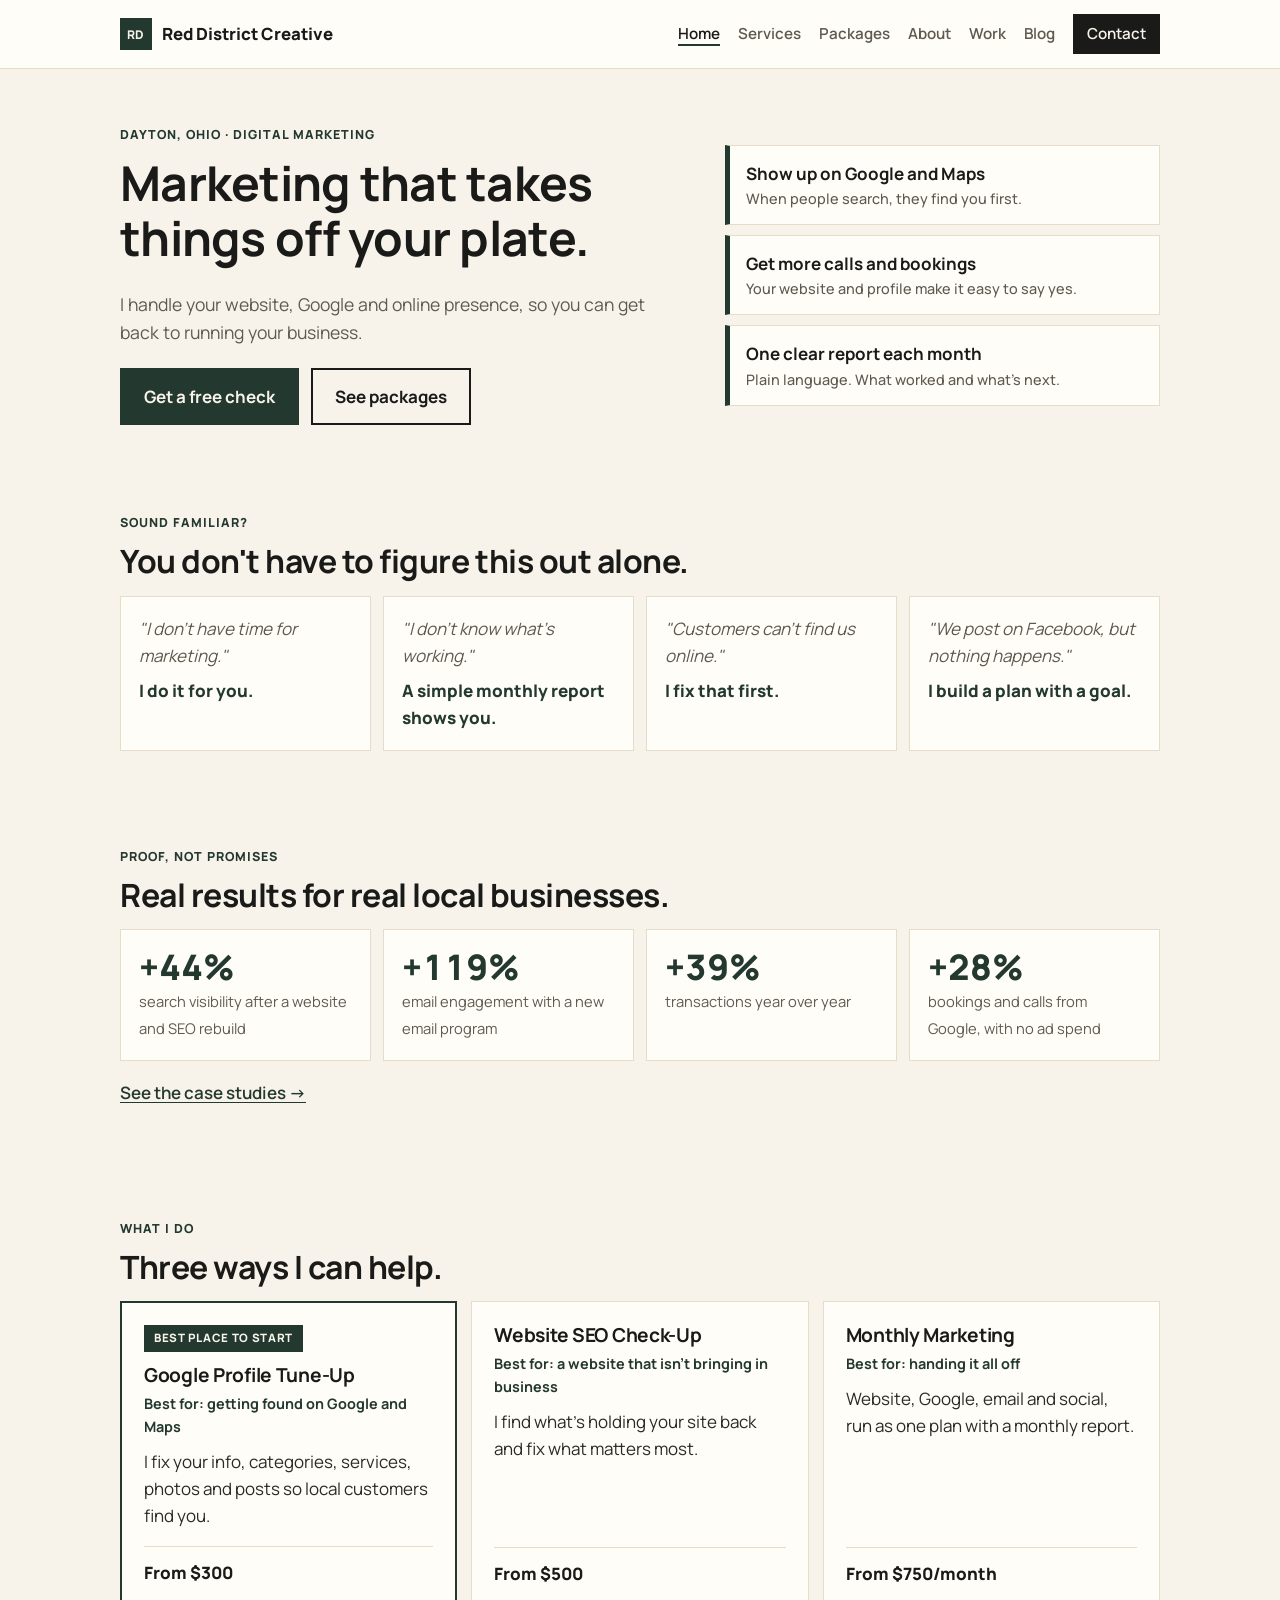
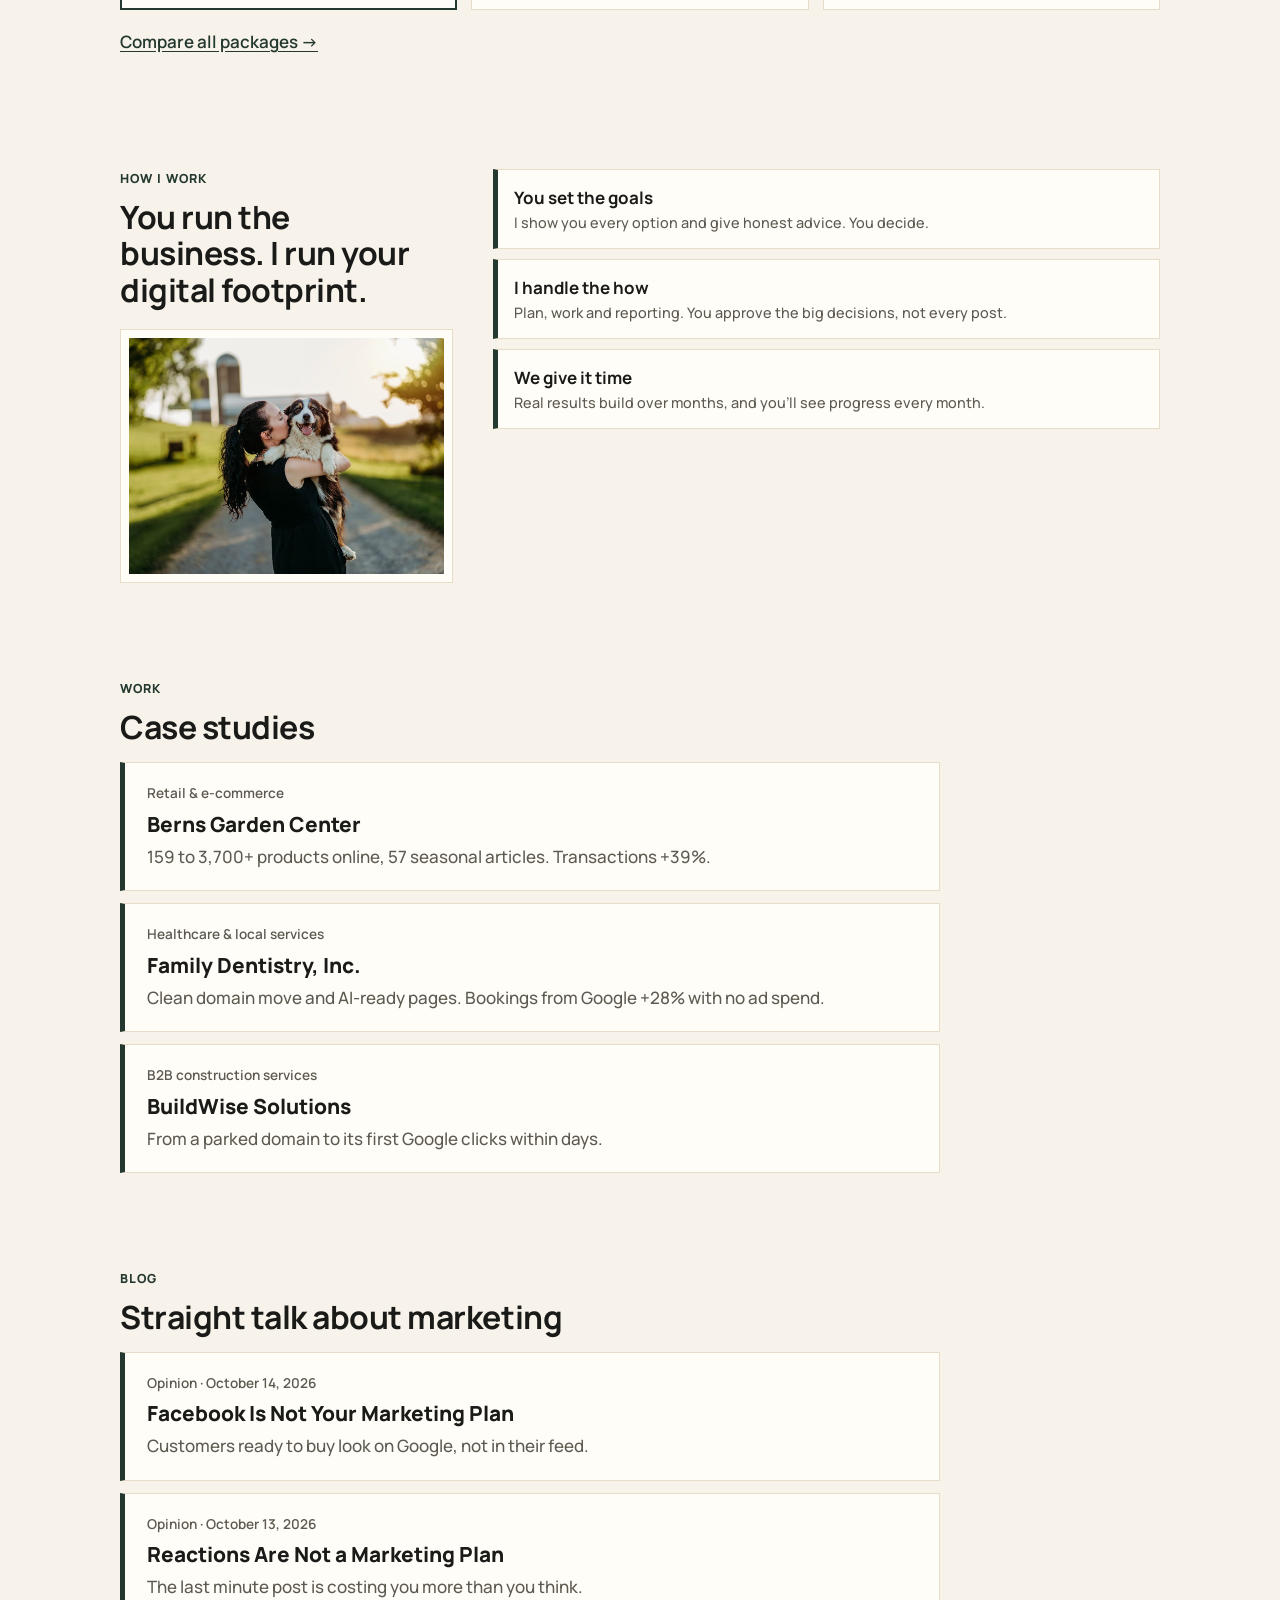
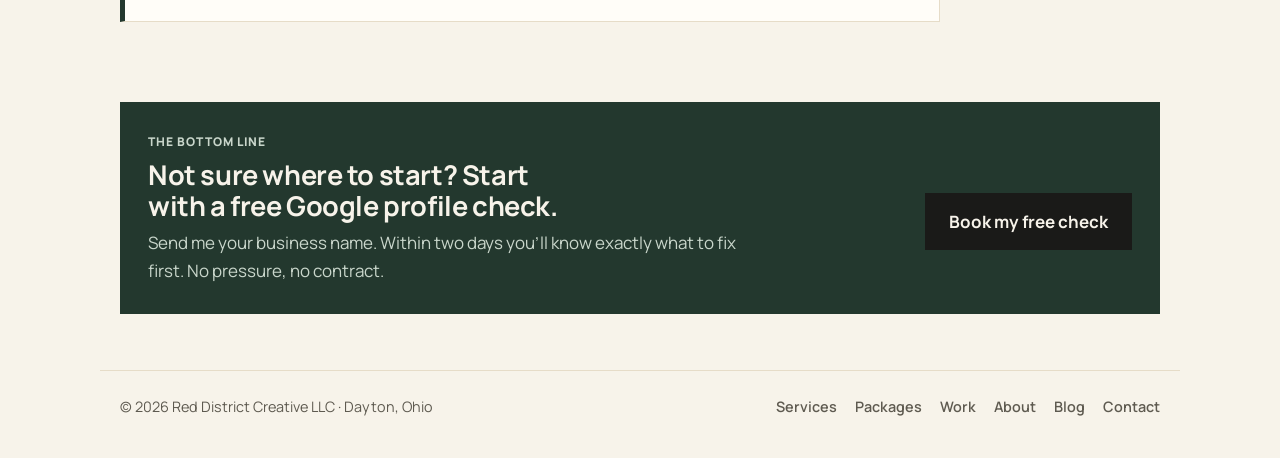
==== commit a8fd4544: "Add photo to How I work section on home page" ====
--- a/index.html
+++ b/index.html
@@ -132,6 +132,10 @@
       <div>
         <p class="eyebrow">How I work</p>
         <h2 id="how-title">You run the business. I run your digital footprint.</h2>
+        <!-- PHOTO: to swap it, upload a new file to assets/img and change the src -->
+        <figure class="portrait home-photo">
+          <img src="assets/img/stephanie-collins-dog.jpg" alt="Stephanie Collins hugging her Australian Shepherd on a farm lane at sunset" width="1400" height="934" loading="lazy">
+        </figure>
       </div>
       <ul class="benefits">
         <li>You set the goals<span>I show you every option and give honest advice. You decide.</span></li>
--- a/styles.css
+++ b/styles.css
@@ -292,6 +292,26 @@
 .site-footer nav a { color: var(--muted); font-size: 0.9rem; }
 
 /* ============================================================
+   PHOTOS AND GALLERIES
+   ============================================================ */
+img { max-width: 100%; height: auto; display: block; }
+figure { margin: 0; }
+.portrait { margin-bottom: 20px; border: 1px solid var(--line); background: var(--surface); padding: 8px; }
+.portrait img { width: 100%; aspect-ratio: 4 / 3; object-fit: cover; object-position: 60% center; }
+.home-photo { margin: 20px 0 0; }
+.home-photo img { object-position: 40% center; }
+.case-hero { margin: 0 0 28px; border: 1px solid var(--line); }
+.case-hero img { width: 100%; }
+.gallery-block { margin: 40px 0; }
+.gallery { display: grid; gap: 12px; margin-top: 16px; }
+.gallery.wide { grid-template-columns: repeat(2, minmax(0, 1fr)); }
+.gallery.tall { grid-template-columns: repeat(3, minmax(0, 1fr)); }
+.gallery figure { background: var(--surface); border: 1px solid var(--line); }
+.gallery.wide img { width: 100%; aspect-ratio: 16 / 7; object-fit: cover; }
+.gallery.tall img { width: 100%; aspect-ratio: 3 / 4; object-fit: cover; }
+.gallery figcaption { font-size: 0.8rem; font-weight: 700; color: var(--muted); text-transform: uppercase; letter-spacing: 0.06em; padding: 8px 10px; }
+
+/* ============================================================
    PHONES
    ============================================================ */
 @media (max-width: 760px) {
@@ -303,6 +323,9 @@
   .flow-arrow { display: none; }
   .bars em { font-size: 0.65rem; }
   .summary div { border-right: 0; border-bottom: 1px solid var(--line); }
+  .gallery.wide { grid-template-columns: 1fr; }
+  .gallery.tall { grid-template-columns: repeat(2, minmax(0, 1fr)); }
+  .portrait { max-width: 420px; }
 }
 
 @media (prefers-reduced-motion: reduce) { html { scroll-behavior: auto; } }
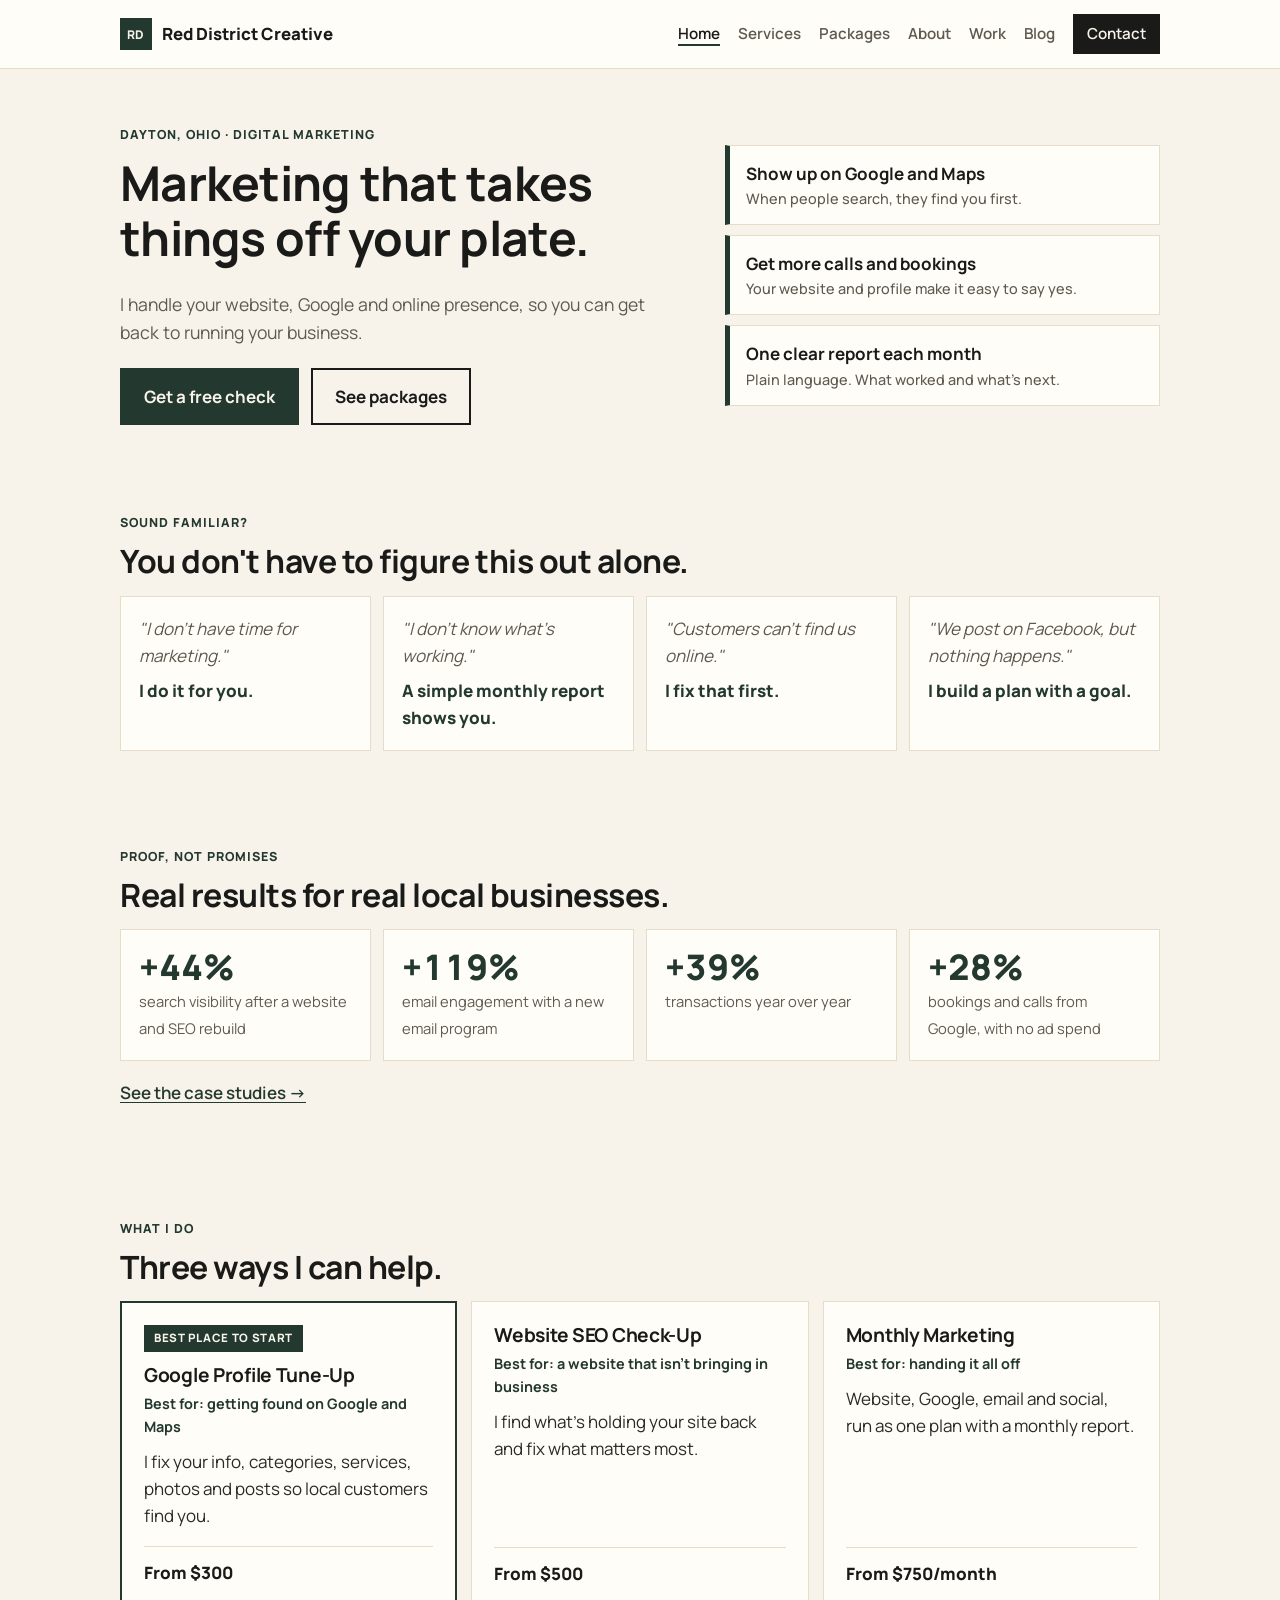
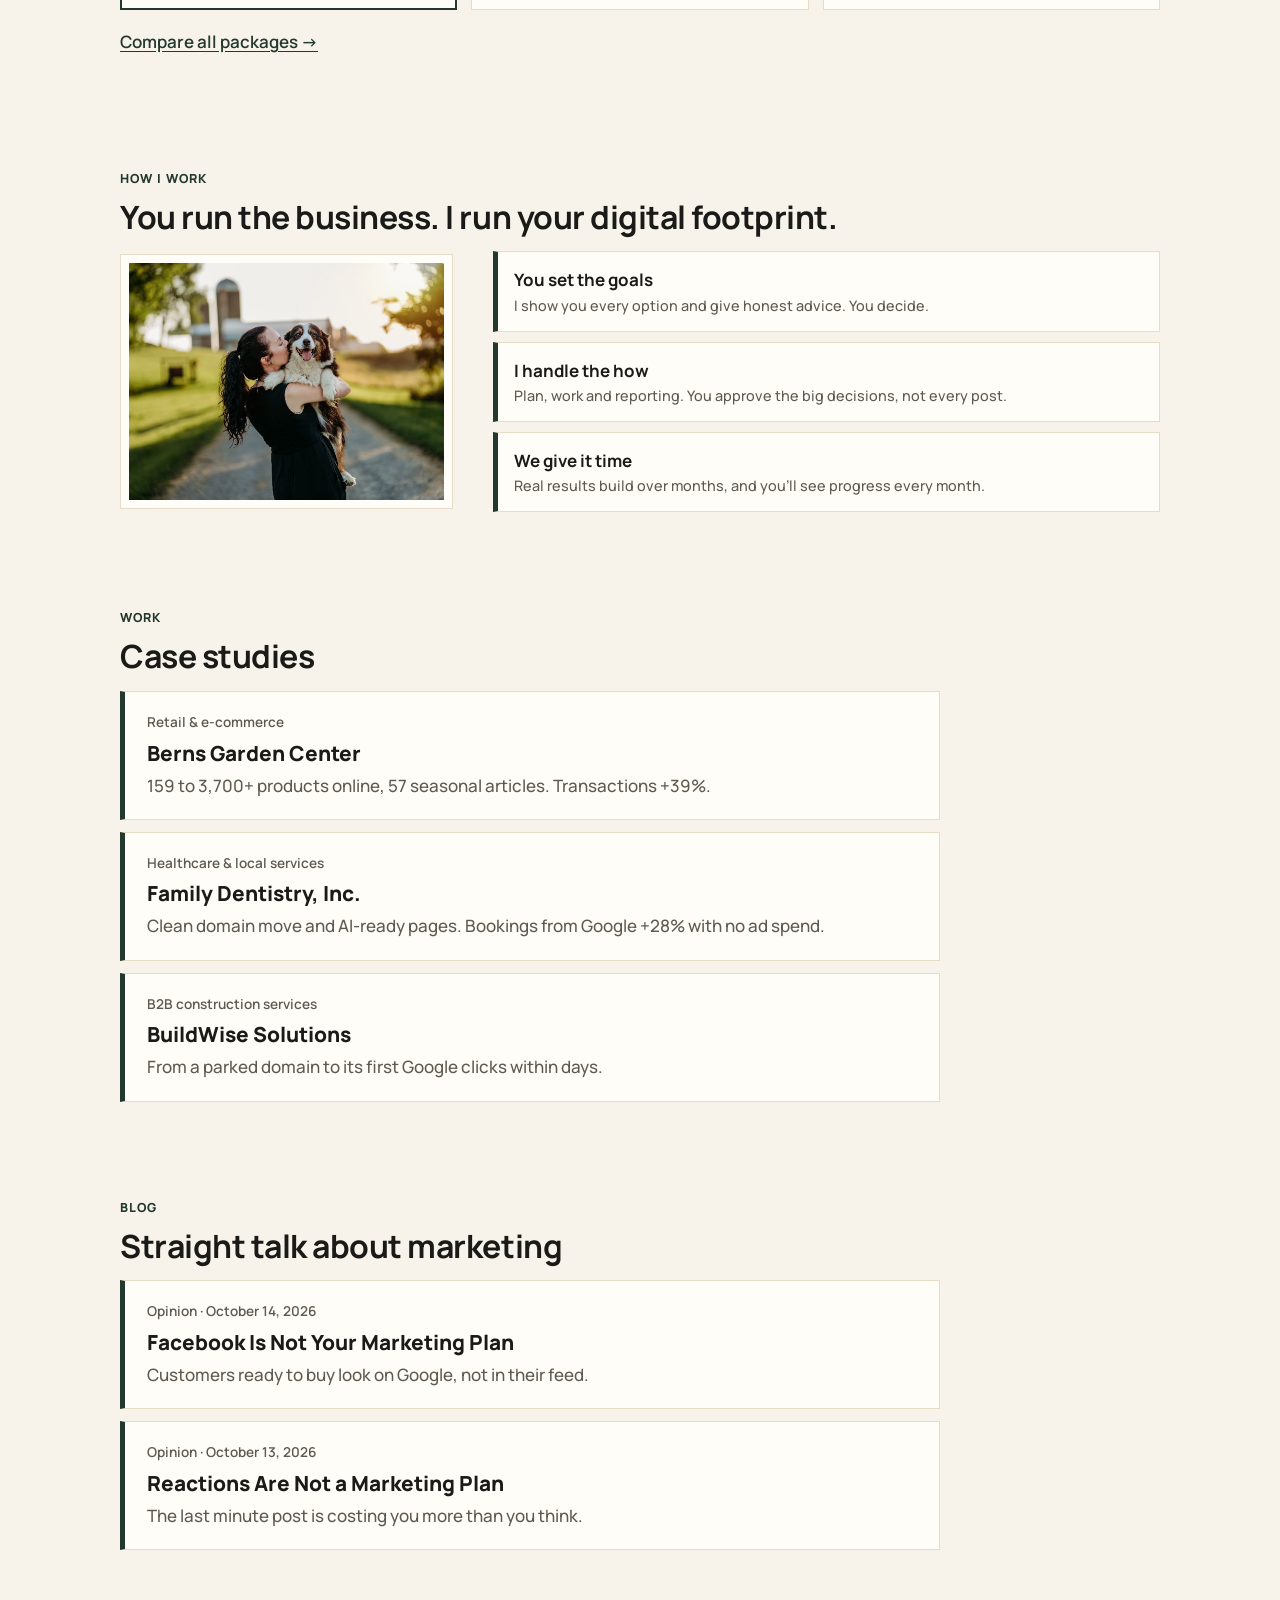
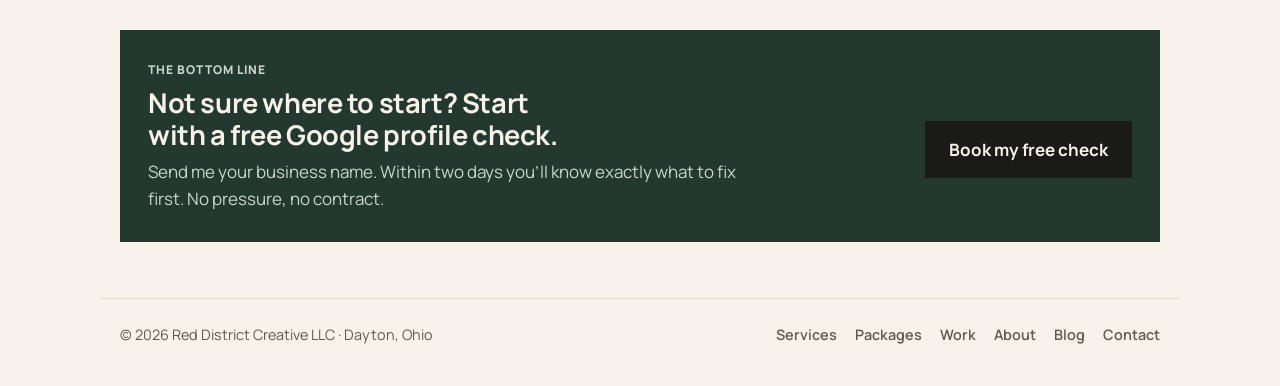
==== commit f18262a3: "Line up text with photos on Home and About" ====
--- a/index.html
+++ b/index.html
@@ -128,20 +128,20 @@
     </section>
 
     <!-- HOW I WORK: short version of the values -->
-    <section class="section split" aria-labelledby="how-title">
-      <div>
-        <p class="eyebrow">How I work</p>
-        <h2 id="how-title">You run the business. I run your digital footprint.</h2>
+    <section class="section" aria-labelledby="how-title">
+      <p class="eyebrow">How I work</p>
+      <h2 id="how-title">You run the business. I run your digital footprint.</h2>
+      <div class="split">
         <!-- PHOTO: to swap it, upload a new file to assets/img and change the src -->
         <figure class="portrait home-photo">
           <img src="assets/img/stephanie-collins-dog.jpg" alt="Stephanie Collins hugging her Australian Shepherd on a farm lane at sunset" width="1400" height="934" loading="lazy">
         </figure>
-      </div>
-      <ul class="benefits">
-        <li>You set the goals<span>I show you every option and give honest advice. You decide.</span></li>
-        <li>I handle the how<span>Plan, work and reporting. You approve the big decisions, not every post.</span></li>
-        <li>We give it time<span>Real results build over months, and you'll see progress every month.</span></li>
-      </ul>
+        <ul class="benefits">
+          <li>You set the goals<span>I show you every option and give honest advice. You decide.</span></li>
+          <li>I handle the how<span>Plan, work and reporting. You approve the big decisions, not every post.</span></li>
+          <li>We give it time<span>Real results build over months, and you'll see progress every month.</span></li>
+        </ul>
+      </div>
     </section>
 
     <!-- CASE STUDIES -->
--- a/styles.css
+++ b/styles.css
@@ -122,6 +122,8 @@
 
 .split { display: grid; grid-template-columns: minmax(0, 1fr) minmax(0, 2fr); gap: 40px; align-items: start; }
 .split > * { min-width: 0; }
+/* When one side has a photo, line the other side up with the middle of it */
+.split:has(> .portrait) { align-items: center; }
 
 /* "Sound familiar?" problem → relief boxes */
 .relief { display: grid; grid-template-columns: repeat(auto-fit, minmax(220px, 1fr)); gap: 12px; list-style: none; padding: 0; margin: 0; }
@@ -298,8 +300,10 @@
 figure { margin: 0; }
 .portrait { margin-bottom: 20px; border: 1px solid var(--line); background: var(--surface); padding: 8px; }
 .portrait img { width: 100%; aspect-ratio: 4 / 3; object-fit: cover; object-position: 60% center; }
-.home-photo { margin: 20px 0 0; }
+.home-photo { margin: 0; }
 .home-photo img { object-position: 40% center; }
+.side-photo { margin: 0; max-width: 320px; }
+.side-photo img { aspect-ratio: 4 / 5; object-position: center; }
 .case-hero { margin: 0 0 28px; border: 1px solid var(--line); }
 .case-hero img { width: 100%; }
 .gallery-block { margin: 40px 0; }
